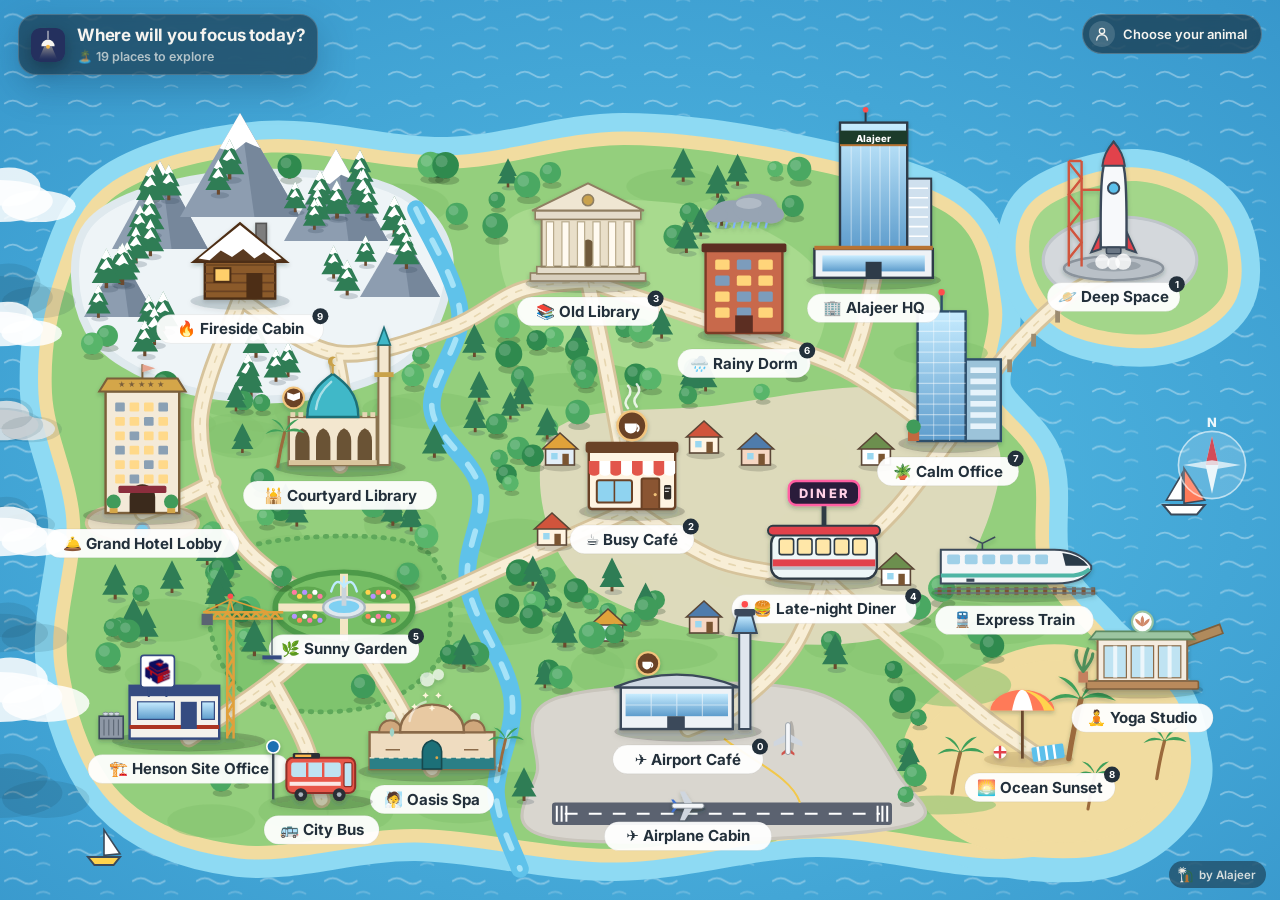
==== index.html @ 7af74f30 "Offer a one-tap refresh when a newer version is published GitHub Pages lets browsers keep the page f" ====
<!doctype html>
<html lang="en">
<head>
  <meta charset="utf-8">
  <meta name="viewport" content="width=device-width, initial-scale=1, viewport-fit=cover">
  <title>FocusPal</title>
  <meta name="description" content="A focus timer built on proven work/break rhythms (Pomodoro, 50/10, 52/17, 90/20) with immersive, generated ambient environments.">
  <meta name="theme-color" content="#0b0b10">
  <link rel="icon" href="img/icon.svg" type="image/svg+xml">
  <link rel="icon" href="img/icon-32.png" sizes="32x32" type="image/png">
  <link rel="apple-touch-icon" href="img/icon-180.png">
  <link rel="manifest" href="manifest.webmanifest">
  <link rel="preconnect" href="https://fonts.googleapis.com">
  <link rel="preconnect" href="https://fonts.gstatic.com" crossorigin>
  <link href="https://fonts.googleapis.com/css2?family=Inter:wght@200;300;400;500;600;700&family=Noto+Kufi+Arabic:wght@400&family=Libre+Baskerville:ital,wght@0,400;0,700;1,400&family=Cairo:wght@600&family=Pacifico&display=swap" rel="stylesheet">
  <!-- Bump ?v= on every release so browsers fetch the new files. -->
  <link rel="stylesheet" href="css/styles.css?v=20261025i">
</head>
<body data-mode="focus">
  <canvas id="scene" aria-hidden="true"></canvas>
  <div class="night" aria-hidden="true"></div>
  <div class="vignette" aria-hidden="true"></div>

  <header class="topbar">
    <div class="brand">
      <img class="brand-mark" src="img/icon.svg" alt="" width="32" height="32">
      <span>FocusPal</span>
    </div>
    <div class="today" id="todayStats" title="Completed focus sessions today">0 sessions · 0 min today</div>
    <nav class="top-actions" aria-label="Panels">
      <button class="avatar-btn" id="avatarBtn" title="Your avatar" aria-label="Your avatar"></button>
      <button class="premium-chip" id="premiumBtn" title="FocusPal Premium"><span aria-hidden="true">✨</span><span class="premium-chip-label">Premium</span></button>
      <button class="icon-btn night-btn" id="nightBtn" title="Night lighting (D)" aria-label="Turn on night lighting" aria-pressed="false">
        <svg class="i-moon" viewBox="0 0 24 24"><path d="M20 14.5A8 8 0 1 1 9.5 4a6.5 6.5 0 0 0 10.5 10.5z"/></svg>
        <svg class="i-sun" viewBox="0 0 24 24"><circle cx="12" cy="12" r="4"/><path d="M12 2.5v2M12 19.5v2M2.5 12h2M19.5 12h2M5.3 5.3l1.4 1.4M17.3 17.3l1.4 1.4M5.3 18.7l1.4-1.4M17.3 6.7l1.4-1.4"/></svg>
      </button>
      <button class="icon-btn" id="panelBtn" title="Settings: timer, tasks and sounds" aria-label="Open settings: timer, tasks and sounds" aria-expanded="false" aria-controls="panel">
        <svg viewBox="0 0 24 24"><path d="M4 6h10M18 6h2M4 12h4M12 12h8M4 18h12M20 18h0"/><circle cx="16" cy="6" r="2"/><circle cx="10" cy="12" r="2"/><circle cx="18" cy="18" r="2"/></svg>
      </button>
      <button class="icon-btn" id="breatheBtn" title="Breathe: a guided breathing break (B)" aria-label="Breathe: open the guided breathing mode">
        <svg viewBox="0 0 24 24"><path d="M3 9h10a3 3 0 1 0-3-3M3 15h14a3 3 0 1 1-3 3M3 12h7"/></svg>
      </button>
      <button class="icon-btn" id="focusModeBtn" title="Focus mode: full screen, no buttons (Z)" aria-label="Enter focus mode">
        <svg viewBox="0 0 24 24"><path d="M4 8V4h4M16 4h4v4M20 16v4h-4M8 20H4v-4"/><circle cx="12" cy="12" r="3"/></svg>
      </button>
      <button class="icon-btn" id="fullscreenBtn" title="Full screen (F)" aria-label="Toggle full screen">
        <svg viewBox="0 0 24 24"><path d="M4 9V4h5M20 9V4h-5M4 15v5h5M20 15v5h-5"/></svg>
      </button>
    </nav>
  </header>

  <main class="stage">
    <section class="focus-card" id="focusCard" aria-label="Focus timer">
      <button class="icon-btn small min-btn" id="minBtn" title="Minimize timer (T)" aria-label="Minimize timer">
        <svg viewBox="0 0 24 24"><path d="M5 14h6v6M19 10h-6V4M11 14l-7 7M13 10l7-7"/></svg>
      </button>
      <div class="mode-tabs" role="tablist" aria-label="Timer mode">
        <button role="tab" data-mode="focus">Focus</button>
        <button role="tab" data-mode="short">Short break</button>
        <button role="tab" data-mode="long">Long break</button>
      </div>

      <div class="ring-wrap">
        <svg class="ring" viewBox="0 0 220 220" aria-hidden="true">
          <circle class="ring-track" cx="110" cy="110" r="100" fill="none" stroke-width="6"/>
          <circle class="ring-progress" id="ringProgress" cx="110" cy="110" r="100" fill="none" stroke-width="6"/>
        </svg>
        <div class="ring-center">
          <div class="mode-label" id="modeLabel">Focus</div>
          <div class="time" id="time" role="timer">25:00</div>
          <div class="technique-label" id="techLabel">Pomodoro · 25 / 5</div>
        </div>
      </div>

      <p class="focus-intent" id="focusIntent"></p>
      <div class="session-dots" id="sessionDots" aria-label="Sessions in this cycle"></div>

      <input class="intention" id="intention" type="text" maxlength="90" autocomplete="off"
             placeholder="What will you focus on?" aria-label="What will you focus on?">

      <div class="tip" id="tip" aria-live="polite">
        <span class="tip-icon" id="tipIcon" aria-hidden="true">💡</span>
        <p id="tipText"></p>
      </div>

      <div class="controls">
        <button class="ctrl sound-toggle" id="soundToggle" title="Sound on/off (A)" aria-label="Turn sound on or off">
          <svg class="i-on" viewBox="0 0 24 24"><path d="M4 9.5h3.5L12 5.5v13l-4.5-4H4z"/><path d="M15.5 9a4 4 0 0 1 0 6M18 6.5a7.5 7.5 0 0 1 0 11"/></svg>
          <svg class="i-off" viewBox="0 0 24 24"><path d="M4 9.5h3.5L12 5.5v13l-4.5-4H4z"/><path d="M16 9.5l5 5M21 9.5l-5 5"/></svg>
        </button>
        <button class="ctrl" id="resetBtn" title="Reset (R)" aria-label="Reset timer">
          <svg viewBox="0 0 24 24"><path d="M4 12a8 8 0 1 0 2.4-5.7"/><path d="M4 4v5h5"/></svg>
        </button>
        <button class="ctrl primary" id="startBtn" aria-label="Start timer (Space)">
          <svg class="i-play" viewBox="0 0 24 24"><path d="M8 5.5v13l10.5-6.5z"/></svg>
          <svg class="i-pause" viewBox="0 0 24 24"><path d="M8 5v14M16 5v14"/></svg>
          <span id="startLabel">Start</span>
        </button>
        <button class="ctrl" id="skipBtn" title="Skip to next (S)" aria-label="Skip to next session">
          <svg viewBox="0 0 24 24"><path d="M5 5.5v13l9-6.5z"/><path d="M18 5v14"/></svg>
        </button>
      </div>
    </section>
  </main>

  <div class="phase-alert" id="phaseAlert" role="alertdialog" aria-modal="true" aria-labelledby="phaseAlertTitle" aria-describedby="phaseAlertText" hidden>
    <div class="phase-alert-card">
      <div class="phase-alert-icon" id="phaseAlertIcon" aria-hidden="true">☕</div>
      <h2 id="phaseAlertTitle">Time for a break</h2>
      <p id="phaseAlertText"></p>
      <p class="phase-alert-tip" id="phaseAlertTip" hidden></p>
      <div class="phase-alert-actions">
        <button class="btn" id="phaseAlertPrimary">Got it</button>
        <button class="btn ghost" id="phaseAlertSecondary" hidden>Not yet</button>
      </div>
      <button class="phase-alert-breathe" id="phaseAlertBreathe" hidden><span aria-hidden="true">🫁</span> Breathe for 3 minutes</button>
      <button class="phase-alert-notify" id="phaseAlertNotify" hidden>🔔 Also notify me when FocusPal is in the background</button>
    </div>
  </div>

  <div class="breathe" id="breathe" role="dialog" aria-modal="true" aria-labelledby="breatheTitle" hidden>
    <button class="breathe-close" id="breatheClose" aria-label="Close breathing">✕</button>
    <div class="breathe-setup" id="breatheSetup">
      <h2 id="breatheTitle">Breathe</h2>
      <p class="breathe-sub">A few minutes of slow breathing. Follow the circle: it grows as you breathe in and shrinks as you breathe out.</p>
      <div class="breathe-patterns" id="breathePatterns" aria-label="Breathing pattern"></div>
      <div class="breathe-lengths" id="breatheLengths" aria-label="How long"></div>
      <label class="toggle breathe-bell"><input type="checkbox" id="breatheBell"><span></span>Soft bell when the breath changes</label>
      <button class="btn" id="breatheStart">Begin</button>
    </div>
    <div class="breathe-session" id="breatheSession" hidden>
      <div class="breathe-orb" id="breatheOrb">
        <div class="breathe-ring" aria-hidden="true"></div>
        <div class="breathe-circle" id="breatheCircle" aria-hidden="true"></div>
        <div class="breathe-label">
          <div class="breathe-cue" id="breatheCue" aria-live="polite">Breathe in</div>
          <div class="breathe-count" id="breatheCount" aria-hidden="true"></div>
        </div>
      </div>
      <p class="breathe-left" id="breatheLeft"></p>
      <div class="breathe-actions">
        <button class="btn ghost" id="breathePause">Pause</button>
        <button class="btn ghost" id="breatheEnd">End</button>
      </div>
    </div>
    <div class="breathe-done" id="breatheDone" hidden>
      <div class="breathe-done-icon" aria-hidden="true">🌿</div>
      <h2>Well done</h2>
      <p id="breatheDoneText"></p>
      <div class="breathe-actions">
        <button class="btn" id="breatheDoneBtn">Back to FocusPal</button>
        <button class="btn ghost" id="breatheAgain">Breathe again</button>
      </div>
    </div>
  </div>

  <div class="captain-caption" id="captainCaption" role="status" aria-live="polite" hidden>
    <div class="captain-tag"><span aria-hidden="true">🎙️</span> Captain speaking</div>
    <p class="captain-ar" id="captainAr" lang="ar" dir="rtl"></p>
    <p class="captain-en" id="captainEn"></p>
  </div>

  <div class="update-bar" id="updateBar" role="status" hidden>
    <span>✨ A new version of FocusPal is ready.</span>
    <button class="btn" id="updateBtn">Refresh</button>
  </div>

  <button class="sound-paused" id="soundPaused" hidden>🔈 Sound paused · Tap to resume</button>

  <div class="focus-hint" id="focusHint" role="status">Press Esc or double-click to leave focus mode</div>

  <div class="mini-timer" id="miniTimer" hidden>
    <button class="mini-time" id="miniExpand" title="Show the full timer (T)">
      <span class="mini-dot" aria-hidden="true"></span>
      <span class="mini-clock" id="miniTime">25:00</span>
      <span class="mini-mode" id="miniMode">Focus</span>
    </button>
    <button class="mini-btn" id="miniPlay" aria-label="Start timer">
      <svg class="i-play" viewBox="0 0 24 24"><path d="M8 5.5v13l10.5-6.5z"/></svg>
      <svg class="i-pause" viewBox="0 0 24 24"><path d="M8 5v14M16 5v14"/></svg>
    </button>
    <button class="mini-btn sound-toggle" id="miniSound" title="Sound on/off (A)" aria-label="Turn sound on or off">
      <svg class="i-on" viewBox="0 0 24 24"><path d="M4 9.5h3.5L12 5.5v13l-4.5-4H4z"/><path d="M15.5 9a4 4 0 0 1 0 6M18 6.5a7.5 7.5 0 0 1 0 11"/></svg>
      <svg class="i-off" viewBox="0 0 24 24"><path d="M4 9.5h3.5L12 5.5v13l-4.5-4H4z"/><path d="M16 9.5l5 5M21 9.5l-5 5"/></svg>
    </button>
    <button class="mini-btn" id="miniOpen" title="Show the full timer (T)" aria-label="Show the full timer">
      <svg viewBox="0 0 24 24"><path d="M4 10V4h6M20 14v6h-6M4 4l7 7M20 20l-7-7"/></svg>
    </button>
    <span class="mini-progress" aria-hidden="true"><span id="miniBar"></span></span>
  </div>

  <footer class="envbar">
    <button class="map-btn" id="mapBtn" title="Open the map (M)">
      <svg viewBox="0 0 24 24"><path d="M9 4.5L3.5 6.5v13L9 17.5l6 2 5.5-2v-13L15 6.5z"/><path d="M9 4.5v13M15 6.5v13"/></svg>
      <span class="map-btn-label">Map</span>
      <span class="map-btn-where" id="mapBtnWhere">☕ Busy Café</span>
    </button>
  </footer>

  <section class="map-screen" id="mapScreen" hidden aria-label="Choose where to study">
    <div class="map-viewport" id="mapViewport">
      <div class="map-stage" id="mapStage"></div>
    </div>
    <header class="map-head" id="mapHead">
      <div class="map-title">
        <img class="brand-mark" src="img/icon.svg" alt="" width="34" height="34">
        <div class="map-title-text">
          <h1>Where will you focus today?</h1>
          <div class="map-progress" id="mapProgress">
            <span id="mapProgressText"></span>
            <div class="progress-bar"><span id="mapProgressBar"></span></div>
          </div>
        </div>
        <button class="premium-chip small" id="mapPremiumBtn"><span aria-hidden="true">✨</span> Unlock all</button>
      </div>
      <div class="map-actions">
        <span class="map-timer" id="mapTimer" hidden></span>
        <button class="avatar-link" id="mapAvatarBtn"></button>
        <button class="btn ghost-light" id="mapResume" hidden>← Back</button>
      </div>
    </header>
    <div class="map-endorse"><img src="img/alajeer-symbol-dark.svg" alt="" width="16" height="17"><span>by Alajeer</span></div>
    <div class="map-card" id="mapCard" role="dialog" aria-labelledby="mapCardName">
      <button class="icon-btn small map-card-close" id="mapCardClose" aria-label="Close">
        <svg viewBox="0 0 24 24"><path d="M6 6l12 12M18 6L6 18"/></svg>
      </button>
      <div class="map-card-top">
        <span class="map-card-emoji" id="mapCardEmoji" aria-hidden="true"></span>
        <div>
          <div class="map-card-name" id="mapCardName"></div>
          <p class="map-card-tag" id="mapCardTag"></p>
        </div>
      </div>
      <p class="map-card-dedication" id="mapCardDedication" hidden></p>
      <div class="map-card-sounds" id="mapCardSounds" aria-label="Sounds here"></div>
      <div class="map-card-lock" id="mapCardLock" hidden>
        <div class="map-card-lock-text" id="mapCardLockText"></div>
        <div class="progress-bar"><span id="mapCardLockBar"></span></div>
      </div>
      <button class="btn map-card-go" id="mapCardGo">Focus here →</button>
    </div>
  </section>

  <div class="scrim" id="scrim"></div>
  <aside class="panel" id="panel" aria-label="Settings" aria-hidden="true">
    <div class="panel-head">
      <div class="panel-tabs" role="tablist">
        <button role="tab" data-tab="timer">Timer</button>
        <button role="tab" data-tab="tasks">Tasks</button>
        <button role="tab" data-tab="sounds">Sounds</button>
      </div>
      <button class="icon-btn small" id="closePanel" aria-label="Close panel">
        <svg viewBox="0 0 24 24"><path d="M6 6l12 12M18 6L6 18"/></svg>
      </button>
    </div>

    <div class="panel-body" data-tab="timer">
      <h3>Focus technique</h3>
      <p class="hint">Not sure? <b>New to timers or struggling to start</b> → Pomodoro. <b>Studying or writing</b> → 50 / 10. <b>Deep project and already in flow</b> → 90 / 20.</p>
      <div class="techniques" id="techniques"></div>

      <div class="custom-fields" id="customFields">
        <label>Focus <span><input type="number" min="1" max="180" data-custom="focus"> min</span></label>
        <label>Short break <span><input type="number" min="1" max="60" data-custom="short"> min</span></label>
        <label>Long break <span><input type="number" min="1" max="90" data-custom="long"> min</span></label>
        <label>Long break every <span><input type="number" min="0" max="12" data-custom="every"> sessions</span></label>
      </div>

      <h3>Immersion</h3>
      <p class="hint">How much the scene moves while you focus. Breaks always bring it fully back to life, because a calming view helps your attention recover.</p>
      <div class="immersion" id="immersion" role="radiogroup" aria-label="Immersion level"></div>
      <p class="immersion-blurb" id="immersionBlurb"></p>
      <label class="toggle"><input type="checkbox" data-setting="sceneDark"><span></span>Night lighting for scenes</label>

      <h3>Behaviour</h3>
      <div class="toggles">
        <label class="toggle"><input type="checkbox" data-setting="autoBreaks"><span></span>Start breaks automatically</label>
        <label class="toggle"><input type="checkbox" data-setting="autoFocus"><span></span>Start next focus session automatically</label>
        <label class="toggle"><input type="checkbox" data-setting="chime"><span></span>Play a chime between sessions</label>
        <label class="toggle"><input type="checkbox" data-setting="notify"><span></span>Desktop notifications</label>
        <label class="toggle"><input type="checkbox" data-setting="dimBreaks"><span></span>Soften ambience during breaks</label>
        <label class="toggle"><input type="checkbox" data-setting="wakeLock"><span></span>Keep the screen awake while the timer or sounds are on</label>
      </div>

      <details class="science">
        <summary>Why work in intervals?</summary>
        <ul>
          <li><b>Attention fades with time on task.</b> Performance on sustained tasks drifts downward (the “vigilance decrement”); planned breaks let you come back fresher instead of grinding on tired.</li>
          <li><b>A visible finish line helps you start.</b> Short, timeboxed blocks lower the barrier to beginning, which is why Pomodoro works so well against procrastination.</li>
          <li><b>Rest your eyes.</b> The 20‑20‑20 rule: every 20 minutes, look about 6 m (20 ft) away for 20 seconds.</li>
          <li><b>Make breaks real breaks.</b> Stand, move, hydrate, look out a window. Scrolling your phone keeps your brain busy and makes it harder to restart.</li>
          <li><b>Steady ambient sound</b> can mask distracting noises and conversations. Keep it at a low, comfortable level.</li>
        </ul>
      </details>

      <h3>Keyboard</h3>
      <div class="shortcuts">
        <span><kbd>Space</kbd> start / pause</span>
        <span><kbd>R</kbd> reset</span>
        <span><kbd>S</kbd> skip</span>
        <span><kbd>M</kbd> map</span>
        <span><kbd>A</kbd> ambience</span>
        <span><kbd>I</kbd> immersion</span>
        <span><kbd>T</kbd> minimize timer</span>
        <span><kbd>D</kbd> night lighting</span>
        <span><kbd>Z</kbd> focus mode</span>
        <span><kbd>B</kbd> breathe</span>
        <span><kbd>F</kbd> full screen</span>
        <span><kbd>1–9</kbd> <kbd>0</kbd> travel to a place</span>
      </div>

      <div class="dua-note">
        <p>🤲 If FocusPal helps you focus, please remember my parents in your prayers.</p>
        <p class="dua-ar" lang="ar" dir="rtl">إن نفعك هذا التطبيق، فلا تنسَ والديّ من دعائك</p>
      </div>

      <div class="endorse">
        <img src="img/alajeer-symbol-dark.svg" alt="" width="20" height="21">
        <div>
          <p>FocusPal by Alajeer</p>
          <p class="endorse-ar" lang="ar" dir="rtl">من الأجير</p>
        </div>
      </div>
    </div>

    <div class="panel-body" data-tab="tasks">
      <h3>Today’s tasks</h3>
      <p class="hint">Pick one task to focus on. Each finished focus session adds a 🍅 to it.</p>
      <form class="task-form" id="taskForm">
        <input id="taskInput" type="text" maxlength="90" placeholder="Add a task…" autocomplete="off" aria-label="New task">
        <button type="submit" class="btn">Add</button>
      </form>
      <ul class="task-list" id="taskList"></ul>
      <button class="btn ghost" id="clearDone">Clear completed</button>
    </div>

    <div class="panel-body" data-tab="sounds">
      <h3>Master</h3>
      <div class="mixer-row master">
        <span class="mix-name">Volume</span>
        <input type="range" min="0" max="1" step="0.01" id="masterVol" aria-label="Master volume">
      </div>
      <div class="mixer-row">
        <span class="mix-name">Chime</span>
        <input type="range" min="0" max="1" step="0.01" id="chimeVol" aria-label="Chime volume">
      </div>
      <h3 id="mixTitle">Environment</h3>
      <div id="mixer"></div>
      <button class="btn ghost" id="resetMix">Reset this mix</button>
      <p class="hint small">Sounds are made live in your browser, apart from the café and diner crowds (public-domain recordings) and the captain, who uses your device's own voice.</p>
    </div>
  </aside>

  <div class="modal" id="premiumModal" hidden role="dialog" aria-modal="true" aria-labelledby="premiumTitle">
    <div class="modal-card">
      <button class="icon-btn small modal-close" id="premiumClose" aria-label="Close">
        <svg viewBox="0 0 24 24"><path d="M6 6l12 12M18 6L6 18"/></svg>
      </button>
      <div class="premium-hero" aria-hidden="true">✨</div>
      <h2 id="premiumTitle">FocusPal Premium</h2>
      <p class="premium-reason" id="premiumReason"></p>
      <ul class="premium-perks">
        <li><span aria-hidden="true">🏝️</span><div><b>Every place, right away</b><small>Skip the unlock path and study anywhere on the island.</small></div></li>
        <li><span aria-hidden="true">🗺️</span><div><b>New places as they’re added</b><small>Fresh spots to study in, included in your plan.</small></div><em>Soon</em></li>
        <li><span aria-hidden="true">🎚️</span><div><b>Saved sound mixes</b><small>Keep your favourite blend for each place.</small></div><em>Soon</em></li>
        <li><span aria-hidden="true">📈</span><div><b>Focus history &amp; streaks</b><small>See your weeks add up.</small></div><em>Soon</em></li>
      </ul>
      <div class="plans" id="premiumPlans" role="radiogroup" aria-label="Billing">
        <button class="plan" data-plan="monthly" role="radio"><span class="plan-name">Monthly</span><span class="plan-price" id="priceMonthly"></span><span class="plan-per">per month</span></button>
        <button class="plan" data-plan="yearly" role="radio"><span class="plan-badge" id="yearlyNote"></span><span class="plan-name">Yearly</span><span class="plan-price" id="priceYearly"></span><span class="plan-per">per year</span></button>
      </div>
      <button class="btn premium-cta" id="premiumCta">Coming soon</button>
      <p class="hint small" id="premiumNote">Prefer to earn it? Every place also unlocks for free as you complete focus sessions.</p>
      <div class="dev-row" id="premiumDev" hidden>
        <span>Developer testing (only shown locally)</span>
        <button class="btn ghost" id="premiumDevToggle">Turn Premium on</button>
      </div>
    </div>
  </div>

  <div class="dua-card" id="duaCard" role="dialog" aria-labelledby="duaTitle" hidden>
    <span class="dua-icon" aria-hidden="true">🤲</span>
    <div class="dua-text">
      <p class="dua-title" id="duaTitle">A small request</p>
      <p>If FocusPal helps you focus, please remember my parents in your prayers.</p>
      <p class="dua-ar" lang="ar" dir="rtl">إن نفعك هذا التطبيق، فلا تنسَ والديّ من دعائك</p>
    </div>
    <button class="icon-btn small" id="duaClose" aria-label="Close">
      <svg viewBox="0 0 24 24"><path d="M6 6l12 12M18 6L6 18"/></svg>
    </button>
  </div>

  <div class="toast" id="toast" role="status" aria-live="polite"></div>

  <script src="js/config.js?v=20261025i"></script>
  <script src="js/audio.js?v=20261025i"></script>
  <script src="js/sounds.js?v=20261025i"></script>
  <script src="js/scenes.js?v=20261025i"></script>
  <script src="js/environments.js?v=20261025i"></script>
  <script src="js/avatar.js?v=20261025i"></script>
  <script src="js/premium.js?v=20261025i"></script>
  <script src="js/map.js?v=20261025i"></script>
  <script src="js/breathe.js?v=20261025i"></script>
  <script src="js/app.js?v=20261025i"></script>
</body>
</html>
---- css/styles.css ----
:root {
  --accent: #e0a96d;
  --accent-ink: #1a1208;
  --glass: rgba(14, 16, 24, 0.42);
  --glass-strong: rgba(16, 18, 26, 0.82);
  --line: rgba(255, 255, 255, 0.12);
  --line-strong: rgba(255, 255, 255, 0.22);
  --text: #f6f4ef;
  --muted: rgba(246, 244, 239, 0.68);
  --faint: rgba(246, 244, 239, 0.4);
  --ease: cubic-bezier(.2, .8, .2, 1);
  color-scheme: dark;
}

* { box-sizing: border-box; }
[hidden] { display: none !important; }
html, body { height: 100%; margin: 0; }
body {
  font-family: Inter, system-ui, -apple-system, "Segoe UI", sans-serif;
  color: var(--text);
  background: #0b0b10;
  overflow: hidden;
  -webkit-font-smoothing: antialiased;
}
button, input { font-family: inherit; }
button { -webkit-tap-highlight-color: transparent; }
svg { fill: none; stroke: currentColor; stroke-width: 1.8; stroke-linecap: round; stroke-linejoin: round; }

#scene {
  position: fixed; inset: 0; width: 100%; height: 100%;
  display: block;
  /* Calm focus: the scene eases into its quieter look slowly, so the change itself isn't distracting. */
  filter: var(--scene-filter, none);
  transform: scale(1.02); /* hides blurred edges */
  transition: opacity .55s ease, filter 4s ease;
}
#scene.fading { opacity: 0; }

/* Night lighting: a moonlit blue multiply over the scene, eased in slowly. */
.night {
  position: fixed; inset: 0; pointer-events: none;
  background: radial-gradient(ellipse 80% 70% at 50% 40%, rgb(70, 86, 140), rgb(26, 32, 62));
  mix-blend-mode: multiply;
  opacity: 0; transition: opacity 1.2s ease;
}
body.scene-dark .night { opacity: 1; }
body.scene-dark.light-scene { --glass: rgba(14, 16, 24, 0.42); }
.night-btn .i-sun { display: none; }
body.scene-dark .night-btn .i-moon { display: none; }
body.scene-dark .night-btn .i-sun { display: block; }
body.scene-dark .night-btn { color: #c9d4ff; }

.vignette {
  position: fixed; inset: 0; pointer-events: none;
  background:
    radial-gradient(ellipse 60% 55% at 50% 50%, rgba(0,0,0,.22), rgba(0,0,0,0) 70%),
    linear-gradient(to bottom, rgba(0,0,0,.38), rgba(0,0,0,0) 16%, rgba(0,0,0,0) 76%, rgba(0,0,0,.5));
}

/* ---------- Top bar ---------- */
.topbar {
  position: fixed; top: 0; left: 0; right: 0; z-index: 5;
  display: flex; align-items: center; justify-content: space-between; gap: 12px;
  padding: max(14px, env(safe-area-inset-top)) 20px 14px;
  transition: opacity .7s ease, transform .7s var(--ease);
}
.brand { display: flex; align-items: center; gap: 10px; font-weight: 700; font-size: 18px; letter-spacing: -0.01em; text-shadow: 0 1px 12px rgba(0,0,0,.4); }
.brand-mark {
  width: 32px; height: 32px; border-radius: 9px; display: block; flex: 0 0 auto;
  box-shadow: 0 6px 18px rgba(0, 0, 0, .3);
}
.today {
  font-size: 13px; color: var(--muted);
  padding: 7px 13px; border-radius: 999px;
  background: var(--glass); border: 1px solid var(--line);
  backdrop-filter: blur(14px); -webkit-backdrop-filter: blur(14px);
  white-space: nowrap;
}
.top-actions { display: flex; gap: 8px; }

.icon-btn {
  width: 42px; height: 42px; border-radius: 13px; flex: 0 0 auto;
  display: grid; place-items: center; cursor: pointer;
  color: var(--text); background: var(--glass); border: 1px solid var(--line);
  backdrop-filter: blur(14px); -webkit-backdrop-filter: blur(14px);
  transition: background .2s, border-color .2s, transform .12s;
}
.icon-btn:hover { background: rgba(255,255,255,.12); border-color: var(--line-strong); }
.icon-btn:active { transform: scale(.95); }
.icon-btn svg { width: 20px; height: 20px; }
.icon-btn.small { width: 36px; height: 36px; border-radius: 11px; }
:focus-visible { outline: 2px solid var(--accent); outline-offset: 2px; }

/* ---------- Timer card ---------- */
.stage {
  position: fixed; inset: 0; z-index: 3;
  display: grid; place-items: center;
  padding: 76px 16px 104px;
  pointer-events: none;
}
.focus-card {
  pointer-events: auto;
  width: min(410px, 100%);
  padding: 18px 24px 22px;
  border-radius: 30px;
  text-align: center;
  background: var(--glass);
  border: 1px solid var(--line);
  backdrop-filter: blur(24px) saturate(140%); -webkit-backdrop-filter: blur(24px) saturate(140%);
  box-shadow: 0 30px 80px rgba(0,0,0,.35), inset 0 1px 0 rgba(255,255,255,.08);
  transition: background .8s, border-color .8s, box-shadow .8s;
}
.mode-tabs {
  display: inline-flex; gap: 2px; padding: 4px; border-radius: 999px;
  background: rgba(255,255,255,.06);
  transition: opacity .6s;
}
.mode-tabs button {
  border: 0; background: transparent; color: var(--muted); cursor: pointer;
  font-size: 13px; font-weight: 500; padding: 7px 13px; border-radius: 999px;
  transition: background .2s, color .2s;
}
.mode-tabs button:hover { color: var(--text); }
.mode-tabs button.active { background: rgba(255,255,255,.15); color: var(--text); }

.ring-wrap { position: relative; width: min(268px, 66vw); aspect-ratio: 1; margin: 14px auto 8px; }
.ring { width: 100%; height: 100%; transform: rotate(-90deg); overflow: visible; }
.ring-track { stroke: rgba(255,255,255,.1); }
.ring-progress {
  stroke: var(--accent); stroke-linecap: round;
  transition: stroke-dashoffset .35s linear, stroke .6s;
  filter: drop-shadow(0 0 6px color-mix(in srgb, var(--accent) 70%, transparent));
}
.ring-center { position: absolute; inset: 0; display: grid; place-content: center; gap: 4px; }
.mode-label { font-size: 12px; font-weight: 600; letter-spacing: .14em; text-transform: uppercase; color: var(--accent); transition: color .6s; }
.time {
  font-size: clamp(54px, 15vw, 74px); font-weight: 200; line-height: 1;
  letter-spacing: -0.035em; font-variant-numeric: tabular-nums;
  text-shadow: 0 2px 24px rgba(0,0,0,.35);
}
.technique-label { font-size: 12.5px; color: var(--muted); }

.session-dots { display: flex; justify-content: center; align-items: center; gap: 8px; min-height: 16px; margin-bottom: 12px; font-size: 12.5px; color: var(--muted); }
.dot { width: 8px; height: 8px; border-radius: 50%; background: rgba(255,255,255,.2); transition: background .4s, box-shadow .4s; }
.dot.done { background: var(--accent); box-shadow: 0 0 10px color-mix(in srgb, var(--accent) 70%, transparent); }

.intention {
  width: 100%; padding: 12px 14px; border-radius: 14px;
  background: rgba(255,255,255,.06); border: 1px solid transparent;
  color: var(--text); font-size: 15px; font-weight: 500; text-align: center;
  outline: none; transition: border-color .2s, background .2s;
}
.intention::placeholder { color: var(--faint); font-weight: 400; }
.intention:hover { background: rgba(255,255,255,.08); }
.intention:focus { border-color: color-mix(in srgb, var(--accent) 70%, transparent); background: rgba(255,255,255,.09); }

.tip {
  display: flex; gap: 10px; align-items: flex-start; text-align: left;
  margin-top: 10px; padding: 10px 12px; border-radius: 13px;
  background: rgba(255,255,255,.05);
  font-size: 13.5px; line-height: 1.45; color: var(--muted);
  transition: opacity .4s;
}
.tip p { margin: 0; }
.tip-icon { font-size: 16px; line-height: 1.3; }
.tip[hidden] { display: none; }

.controls { display: flex; justify-content: center; align-items: center; gap: 16px; margin-top: 16px; transition: opacity .6s; }
.ctrl {
  width: 48px; height: 48px; border-radius: 50%; cursor: pointer;
  display: grid; place-items: center;
  color: var(--text); background: rgba(255,255,255,.08); border: 1px solid var(--line);
  transition: background .2s, transform .12s;
}
.ctrl:hover { background: rgba(255,255,255,.15); }
.ctrl:active { transform: scale(.94); }
.ctrl svg { width: 20px; height: 20px; }
.ctrl.primary {
  width: auto; min-width: 150px; height: 56px; padding: 0 26px; border-radius: 999px;
  display: inline-flex; gap: 10px; align-items: center; justify-content: center;
  background: var(--accent); color: var(--accent-ink); border: 0;
  font-size: 16.5px; font-weight: 600;
  box-shadow: 0 12px 32px color-mix(in srgb, var(--accent) 40%, transparent);
  transition: background .6s, box-shadow .6s, transform .12s;
}
.ctrl.primary:hover { background: color-mix(in srgb, var(--accent) 88%, white); }
.ctrl.primary svg { width: 18px; height: 18px; fill: currentColor; stroke-width: 2.6; }
.ctrl.primary .i-pause { display: none; fill: none; }
body.running .ctrl.primary .i-pause { display: block; }
body.running .ctrl.primary .i-play { display: none; }

/* ---------- Minimized timer ---------- */
.focus-card { position: relative; transition: background .8s, border-color .8s, box-shadow .8s, opacity .35s ease, transform .35s var(--ease); }
.min-btn { position: absolute; top: 12px; right: 12px; width: 34px; height: 34px; border-radius: 10px; background: rgba(255,255,255,.06); }
.min-btn svg { width: 16px; height: 16px; }
body.timer-min .focus-card { opacity: 0; transform: translateY(24px) scale(.94); pointer-events: none; visibility: hidden; transition: opacity .35s ease, transform .35s var(--ease), visibility 0s .35s; }

.mini-timer {
  position: fixed; left: 50%; bottom: calc(76px + env(safe-area-inset-bottom, 0px)); z-index: 5;
  transform: translateX(-50%);
  display: flex; align-items: center; gap: 4px; padding: 5px 6px 5px 6px; overflow: hidden;
  border-radius: 999px; background: var(--glass); border: 1px solid var(--line);
  backdrop-filter: blur(20px) saturate(140%); -webkit-backdrop-filter: blur(20px) saturate(140%);
  box-shadow: 0 14px 40px rgba(0,0,0,.35);
  transition: opacity .6s ease;
}
.mini-time {
  display: inline-flex; align-items: center; gap: 9px; height: 40px; padding: 0 12px 0 12px; border: 0; border-radius: 999px;
  background: transparent; color: var(--text); cursor: pointer;
}
.mini-time:hover { background: rgba(255,255,255,.08); }
.mini-dot { width: 8px; height: 8px; border-radius: 50%; background: var(--accent); box-shadow: 0 0 10px var(--accent); }
body:not(.running) .mini-dot { background: var(--faint); box-shadow: none; }
.mini-clock { font-size: 22px; font-weight: 300; letter-spacing: -0.02em; font-variant-numeric: tabular-nums; }
.mini-mode { font-size: 12px; font-weight: 600; color: var(--muted); }
.mini-btn {
  width: 40px; height: 40px; border-radius: 50%; border: 0; cursor: pointer; display: grid; place-items: center;
  color: var(--text); background: rgba(255,255,255,.08); transition: background .2s;
}
.mini-btn:hover { background: rgba(255,255,255,.16); }
.mini-btn svg { width: 17px; height: 17px; }
#miniPlay { background: var(--accent); color: var(--accent-ink); }
#miniPlay svg { fill: currentColor; stroke-width: 2.6; }
#miniPlay .i-pause { display: none; fill: none; }
body.running #miniPlay .i-pause { display: block; }
body.running #miniPlay .i-play { display: none; }
.mini-progress { position: absolute; left: 18px; right: 18px; bottom: 0; height: 2px; background: rgba(255,255,255,.1); }
.mini-progress span { display: block; height: 100%; width: 0; background: var(--accent); transition: width .4s linear; }
body.zen .mini-timer { opacity: .35; }
body.zen .mini-timer:hover { opacity: 1; }

/* ---------- Bottom bar ---------- */
.envbar {
  position: fixed; left: 0; right: 0; bottom: 0; z-index: 5;
  display: flex; align-items: center; justify-content: center; gap: 10px;
  padding: 12px 16px max(16px, env(safe-area-inset-bottom));
  transition: opacity .7s ease, transform .7s var(--ease);
}
.map-btn {
  display: inline-flex; align-items: center; gap: 10px; height: 42px; padding: 0 16px 0 14px;
  border-radius: 999px; cursor: pointer; color: var(--text);
  background: var(--glass); border: 1px solid var(--line);
  backdrop-filter: blur(14px); -webkit-backdrop-filter: blur(14px);
  font-size: 14px; font-weight: 600; white-space: nowrap;
  transition: background .2s, border-color .2s, transform .12s;
}
.map-btn:hover { background: rgba(255,255,255,.12); border-color: var(--accent); }
.map-btn:active { transform: scale(.97); }
.map-btn svg { width: 19px; height: 19px; color: var(--accent); }
.map-btn-where { font-weight: 500; color: var(--muted); padding-left: 10px; border-left: 1px solid var(--line); }
.sound-toggle .i-off { display: none; }
body.sound-off .sound-toggle .i-on { display: none; }
body.sound-off .sound-toggle .i-off { display: block; }
body:not(.sound-off) .sound-toggle { color: var(--accent); }

/* Bright scenes need darker glass to keep white text readable. */
body.light-scene { --glass: rgba(18, 26, 24, 0.55); }
body.light-scene .vignette {
  background:
    radial-gradient(ellipse 50% 50% at 50% 50%, rgba(0,0,0,.25), rgba(0,0,0,0) 70%),
    linear-gradient(to bottom, rgba(0,0,0,.25), rgba(0,0,0,0) 16%, rgba(0,0,0,0) 80%, rgba(0,0,0,.35));
}

/* ---------- Zen mode: chrome fades while focusing ---------- */
body.zen .topbar { opacity: 0; transform: translateY(-12px); pointer-events: none; }
body.zen .envbar { opacity: 0; transform: translateY(12px); pointer-events: none; }
body.zen .focus-card { background: rgba(14,16,24,.18); border-color: rgba(255,255,255,.05); box-shadow: none; }
body.zen .mode-tabs, body.zen .controls { opacity: .15; }
body.zen .tip { opacity: 0; }
body.zen .intention { background: transparent; }
body.zen { cursor: none; }

/* Break / focus change alert: stays until acknowledged. */
.phase-alert {
  position: fixed; inset: 0; z-index: 35; display: grid; place-items: center; padding: 16px;
  background: rgba(5, 8, 14, .45); backdrop-filter: blur(4px); -webkit-backdrop-filter: blur(4px);
  opacity: 0; transition: opacity .3s ease;
}
.phase-alert.show { opacity: 1; }
.phase-alert-card {
  width: min(400px, 100%); padding: 26px 24px 20px; border-radius: 26px; text-align: center;
  background: var(--glass-strong); border: 1px solid color-mix(in srgb, var(--accent) 55%, transparent);
  backdrop-filter: blur(24px); -webkit-backdrop-filter: blur(24px);
  box-shadow: 0 30px 80px rgba(0,0,0,.5);
  transform: translateY(10px) scale(.97); transition: transform .35s var(--ease);
}
.phase-alert.show .phase-alert-card { transform: none; }
.phase-alert-icon { font-size: 44px; line-height: 1; margin-bottom: 8px; animation: alert-pop .6s var(--ease); }
@keyframes alert-pop { 0% { transform: scale(.4); } 70% { transform: scale(1.15); } 100% { transform: none; } }
.phase-alert h2 { margin: 0 0 6px; font-size: 24px; letter-spacing: -0.02em; }
.phase-alert p { margin: 0; color: var(--muted); font-size: 15px; line-height: 1.5; }
.phase-alert-tip { margin-top: 12px !important; padding: 10px 12px; border-radius: 12px; background: rgba(255,255,255,.06); font-size: 14px !important; }
.phase-alert-actions { display: flex; gap: 10px; justify-content: center; margin-top: 18px; flex-wrap: wrap; }
.phase-alert-actions .btn { min-width: 130px; padding: 12px 18px; font-size: 15px; border-radius: 14px; }
.phase-alert-actions .btn.ghost { margin: 0; }
.phase-alert-notify { margin-top: 14px; border: 0; background: none; color: var(--muted); font: 500 13px Inter, sans-serif; cursor: pointer; text-decoration: underline; text-underline-offset: 3px; }
.phase-alert-notify:hover { color: var(--text); }

.phase-alert-breathe {
  display: block; width: 100%; margin-top: 12px; padding: 11px 14px; border-radius: 14px; cursor: pointer;
  border: 1px solid color-mix(in srgb, var(--accent) 45%, transparent); background: rgba(255,255,255,.06);
  color: var(--text); font: 600 14px Inter, sans-serif;
}
.phase-alert-breathe:hover { background: rgba(255,255,255,.12); }

/* ---------- Breathe: guided breathing ---------- */
.breathe {
  position: fixed; inset: 0; z-index: 34; display: grid; place-items: center; padding: 24px 16px; overflow-y: auto;
  background: radial-gradient(ellipse at 50% 40%, rgba(20, 44, 52, .72), rgba(4, 8, 14, .9));
  backdrop-filter: blur(10px); -webkit-backdrop-filter: blur(10px);
  opacity: 0; transition: opacity .4s ease;
}
.breathe.show { opacity: 1; }
.breathe-close {
  position: absolute; top: calc(14px + env(safe-area-inset-top, 0px)); right: 16px; width: 40px; height: 40px;
  border-radius: 50%; border: 1px solid var(--line, rgba(255,255,255,.15)); background: rgba(255,255,255,.06);
  color: var(--text); font-size: 16px; cursor: pointer;
}
.breathe-close:hover { background: rgba(255,255,255,.14); }
.breathe-setup, .breathe-session, .breathe-done { width: min(460px, 100%); text-align: center; }
.breathe h2 { margin: 0 0 8px; font-size: 30px; letter-spacing: -0.02em; }
.breathe-sub, .breathe-done p { margin: 0 auto 22px; max-width: 380px; color: var(--muted); font-size: 15px; line-height: 1.55; }
.breathe-patterns { display: grid; grid-template-columns: repeat(3, 1fr); gap: 10px; margin-bottom: 14px; }
.breathe-pattern {
  display: grid; gap: 4px; padding: 14px 10px; border-radius: 16px; cursor: pointer; text-align: center;
  border: 1px solid rgba(255,255,255,.14); background: rgba(255,255,255,.05); color: var(--text); font: 500 12px Inter, sans-serif;
}
.breathe-pattern strong { font-size: 16px; }
.breathe-pattern span { color: var(--muted); line-height: 1.35; }
.breathe-pattern[aria-pressed="true"] { border-color: var(--accent); background: color-mix(in srgb, var(--accent) 18%, transparent); }
.breathe-lengths { display: flex; gap: 8px; justify-content: center; flex-wrap: wrap; margin-bottom: 8px; }
.breathe .chip-btn {
  padding: 8px 14px; border-radius: 999px; cursor: pointer; border: 1px solid rgba(255,255,255,.14);
  background: rgba(255,255,255,.05); color: var(--text); font: 600 13px Inter, sans-serif;
}
.breathe .chip-btn[aria-pressed="true"] { border-color: var(--accent); background: color-mix(in srgb, var(--accent) 22%, transparent); }
.breathe-pattern:focus-visible, .breathe .chip-btn:focus-visible { outline: 2px solid var(--accent); outline-offset: 2px; }
.breathe-bell { justify-content: center; margin-bottom: 14px; color: var(--muted); }
.breathe #breatheStart { min-width: 180px; padding: 13px 22px; font-size: 16px; border-radius: 16px; }
.breathe-orb { position: relative; width: min(64vmin, 340px); aspect-ratio: 1; margin: 0 auto; display: grid; place-items: center; }
.breathe-ring { position: absolute; inset: 0; border-radius: 50%; border: 1.5px dashed rgba(255,255,255,.22); }
.breathe-circle {
  position: absolute; inset: 0; border-radius: 50%; transform: scale(.42);
  background: radial-gradient(circle at 38% 32%, color-mix(in srgb, var(--accent) 35%, #fff), var(--accent) 55%, color-mix(in srgb, var(--accent) 60%, #000));
  box-shadow: 0 0 60px color-mix(in srgb, var(--accent) 55%, transparent), inset 0 -18px 40px rgba(0,0,0,.18);
  opacity: .9;
}
.breathe-label { position: relative; text-shadow: 0 2px 12px rgba(0,0,0,.45); }
.breathe-cue { font-size: 26px; font-weight: 600; letter-spacing: -0.01em; }
.breathe-count { margin-top: 4px; font-size: 18px; font-variant-numeric: tabular-nums; opacity: .8; min-height: 1.2em; }
.breathe-left { margin: 20px 0 0; color: var(--muted); font-size: 14px; font-variant-numeric: tabular-nums; }
.breathe-actions { display: flex; gap: 10px; justify-content: center; margin-top: 14px; flex-wrap: wrap; }
.breathe-actions .btn { min-width: 120px; margin: 0; }
.breathe-done-icon { font-size: 48px; margin-bottom: 8px; }
@media (max-width: 480px) {
  .breathe-patterns { grid-template-columns: 1fr; }
  .breathe-pattern { grid-template-columns: auto 1fr; text-align: left; align-items: baseline; gap: 10px; }
}

/* Offered when a newer version of FocusPal has been published. */
.update-bar {
  position: fixed; right: 16px; bottom: calc(16px + env(safe-area-inset-bottom, 0px)); z-index: 36;
  display: flex; align-items: center; gap: 12px; max-width: calc(100vw - 32px);
  padding: 10px 10px 10px 16px; border-radius: 16px; font-size: 14px;
  background: var(--glass-strong); border: 1px solid color-mix(in srgb, var(--accent) 55%, transparent);
  backdrop-filter: blur(20px); -webkit-backdrop-filter: blur(20px); box-shadow: 0 16px 40px rgba(0,0,0,.4);
}
.update-bar .btn { margin: 0; padding: 8px 14px; border-radius: 12px; }

/* Captions for the captain's announcements in the Airplane Cabin. */
.captain-caption {
  position: fixed; left: 50%; top: calc(74px + env(safe-area-inset-top, 0px)); z-index: 30;
  width: min(460px, calc(100vw - 32px)); padding: 12px 16px; border-radius: 16px;
  transform: translate(-50%, -8px); opacity: 0; transition: opacity .4s ease, transform .4s var(--ease);
  background: var(--glass-strong); border: 1px solid var(--line);
  backdrop-filter: blur(20px); -webkit-backdrop-filter: blur(20px); box-shadow: 0 16px 40px rgba(0,0,0,.35);
  pointer-events: none;
}
.captain-caption.show { opacity: 1; transform: translate(-50%, 0); }
.captain-tag { font-size: 12px; font-weight: 600; color: var(--accent); margin-bottom: 6px; }
.captain-caption p { margin: 0; font-size: 13.5px; line-height: 1.55; }
.captain-ar { font-family: 'Noto Kufi Arabic', sans-serif; text-align: right; margin-bottom: 6px !important; }
.captain-en { color: var(--muted); }
.mix-action {
  display: block; margin-top: 5px; padding: 3px 10px; border-radius: 999px; cursor: pointer; white-space: nowrap;
  border: 1px solid color-mix(in srgb, var(--accent) 55%, transparent); background: transparent;
  color: var(--accent); font: 600 11.5px Inter, sans-serif;
}
.mix-action:hover { background: color-mix(in srgb, var(--accent) 18%, transparent); }

/* Shown only when the browser won't resume sound by itself (e.g. after a phone call). */
.sound-paused {
  position: fixed; left: 50%; top: calc(74px + env(safe-area-inset-top, 0px)); z-index: 23; transform: translateX(-50%);
  padding: 11px 18px; border-radius: 999px; border: 1px solid var(--accent); cursor: pointer;
  font: 600 14px Inter, sans-serif; color: var(--text);
  background: var(--glass-strong); backdrop-filter: blur(18px); -webkit-backdrop-filter: blur(18px);
  box-shadow: 0 12px 30px rgba(0,0,0,.4);
}

/* ---------- Focus mode: the scene and the time, nothing else ---------- */
.focus-intent { display: none; }
.focus-hint {
  position: fixed; left: 50%; bottom: calc(28px + env(safe-area-inset-bottom, 0px)); z-index: 6;
  transform: translate(-50%, 8px); opacity: 0; pointer-events: none;
  padding: 9px 16px; border-radius: 999px; font-size: 13px; color: var(--muted);
  background: rgba(10, 12, 18, .5); backdrop-filter: blur(12px); -webkit-backdrop-filter: blur(12px);
  transition: opacity .5s ease, transform .5s var(--ease);
}
.focus-hint.show { opacity: 1; transform: translate(-50%, 0); }
body.focus-mode .topbar, body.focus-mode .envbar, body.focus-mode .mini-timer,
body.focus-mode .mode-tabs, body.focus-mode .controls, body.focus-mode .min-btn,
body.focus-mode .session-dots, body.focus-mode .intention, body.focus-mode .technique-label { display: none !important; }
body.focus-mode .focus-card {
  background: transparent; border-color: transparent; box-shadow: none;
  backdrop-filter: none; -webkit-backdrop-filter: none;
  opacity: 1; transform: none; visibility: visible; pointer-events: none;
}
body.focus-mode .ring-wrap { width: min(400px, 78vw); }
body.focus-mode .ring-track { stroke: rgba(255,255,255,.14); }
body.focus-mode .time { font-size: clamp(64px, 11vw, 112px); text-shadow: 0 2px 30px rgba(0,0,0,.55); }
body.focus-mode .mode-label { text-shadow: 0 1px 12px rgba(0,0,0,.6); }
body.focus-mode .focus-intent {
  display: block; margin: 4px auto 0; max-width: 32ch; font-size: 17px; font-weight: 500; text-wrap: balance;
  text-shadow: 0 1px 16px rgba(0,0,0,.6);
}
body.focus-mode .focus-intent:empty { display: none; }
body.focus-mode .tip { display: none; }
body.focus-mode[data-phase="break"] .tip { display: flex; background: rgba(10,12,18,.45); }
body.focus-mode.idle { cursor: none; }

/* ---------- Side panel ---------- */
.scrim { position: fixed; inset: 0; z-index: 9; background: rgba(0,0,0,.25); opacity: 0; pointer-events: none; transition: opacity .3s; }
.scrim.show { opacity: 1; pointer-events: auto; }
.panel {
  position: fixed; top: 12px; right: 12px; bottom: 12px; z-index: 10;
  width: min(410px, calc(100vw - 24px));
  display: flex; flex-direction: column;
  background: var(--glass-strong); border: 1px solid var(--line); border-radius: 24px;
  backdrop-filter: blur(28px) saturate(140%); -webkit-backdrop-filter: blur(28px) saturate(140%);
  box-shadow: 0 30px 80px rgba(0,0,0,.45);
  transform: translateX(calc(100% + 24px)); visibility: hidden;
  transition: transform .38s var(--ease), visibility 0s .38s;
}
.panel.open { transform: none; visibility: visible; transition: transform .38s var(--ease), visibility 0s; }
.panel-head { display: flex; align-items: center; justify-content: space-between; gap: 10px; padding: 14px 14px 10px 16px; }
.panel-tabs { display: flex; gap: 2px; padding: 4px; border-radius: 999px; background: rgba(255,255,255,.06); }
.panel-tabs button {
  border: 0; background: transparent; color: var(--muted); cursor: pointer;
  font-size: 13.5px; font-weight: 500; padding: 7px 15px; border-radius: 999px;
}
.panel-tabs button.active { background: rgba(255,255,255,.15); color: var(--text); }
.panel-body { display: none; flex: 1; overflow-y: auto; padding: 4px 18px 24px; overscroll-behavior: contain; }
.panel-body.active { display: block; }
.panel h3 { margin: 18px 0 8px; font-size: 12px; font-weight: 600; text-transform: uppercase; letter-spacing: .12em; color: var(--faint); }
.hint { margin: 0 0 12px; font-size: 13px; line-height: 1.5; color: var(--muted); }
.hint b { color: var(--text); font-weight: 600; }
.hint.small { font-size: 12px; margin-top: 14px; color: var(--faint); }

.techniques { display: grid; gap: 8px; }
.tech {
  width: 100%; text-align: left; cursor: pointer;
  padding: 12px 14px; border-radius: 15px;
  color: var(--text); background: rgba(255,255,255,.04); border: 1px solid var(--line);
  transition: background .2s, border-color .2s;
}
.tech:hover { background: rgba(255,255,255,.08); }
.tech.active { border-color: var(--accent); background: color-mix(in srgb, var(--accent) 14%, transparent); }
.tech-top { display: flex; align-items: center; justify-content: space-between; gap: 8px; }
.tech-name { font-weight: 600; font-size: 14.5px; }
.tech-badge { font-size: 11.5px; font-weight: 600; padding: 3px 8px; border-radius: 999px; background: rgba(255,255,255,.1); color: var(--muted); font-variant-numeric: tabular-nums; white-space: nowrap; }
.tech.active .tech-badge { background: var(--accent); color: var(--accent-ink); }
.tech-blurb { margin: 6px 0 4px; font-size: 13px; line-height: 1.45; color: var(--muted); }
.tech-best { font-size: 12px; color: var(--faint); }
.tech-best b { color: var(--muted); font-weight: 500; }

.custom-fields { display: none; grid-template-columns: 1fr 1fr; gap: 8px; margin-top: 10px; }
.custom-fields.show { display: grid; }
.custom-fields label { display: grid; gap: 6px; font-size: 12px; color: var(--muted); padding: 10px 12px; border-radius: 13px; background: rgba(255,255,255,.04); border: 1px solid var(--line); }
.custom-fields span { display: flex; align-items: baseline; gap: 6px; color: var(--faint); }
.custom-fields input {
  width: 64px; padding: 4px 8px; border-radius: 8px; border: 1px solid var(--line);
  background: rgba(0,0,0,.25); color: var(--text); font-size: 16px; font-weight: 600;
}

.toggles { display: grid; gap: 2px; }
.toggle { display: flex; align-items: center; gap: 12px; padding: 9px 2px; font-size: 14px; cursor: pointer; }
.toggle input { position: absolute; opacity: 0; pointer-events: none; }
.toggle span {
  position: relative; width: 38px; height: 22px; flex: 0 0 auto; border-radius: 999px;
  background: rgba(255,255,255,.16); transition: background .2s;
}
.toggle span::after {
  content: ""; position: absolute; top: 3px; left: 3px; width: 16px; height: 16px; border-radius: 50%;
  background: #fff; transition: transform .2s var(--ease);
}
.toggle input:checked + span { background: var(--accent); }
.toggle input:checked + span::after { transform: translateX(16px); }
.toggle input:focus-visible + span { outline: 2px solid var(--accent); outline-offset: 2px; }

.science { margin-top: 18px; padding: 12px 14px; border-radius: 15px; background: rgba(255,255,255,.04); border: 1px solid var(--line); }
.science summary { cursor: pointer; font-weight: 600; font-size: 14px; }
.science ul { margin: 10px 0 2px; padding-left: 18px; display: grid; gap: 8px; font-size: 13px; line-height: 1.5; color: var(--muted); }
.science b { color: var(--text); font-weight: 600; }

.shortcuts { display: flex; flex-wrap: wrap; gap: 8px 14px; font-size: 13px; color: var(--muted); }
kbd {
  display: inline-block; min-width: 22px; padding: 2px 6px; margin-right: 4px; border-radius: 6px;
  font: 600 11.5px Inter, sans-serif; text-align: center; color: var(--text);
  background: rgba(255,255,255,.1); border: 1px solid var(--line); border-bottom-width: 2px;
}

.btn {
  padding: 10px 16px; border-radius: 12px; border: 0; cursor: pointer;
  background: var(--accent); color: var(--accent-ink); font-weight: 600; font-size: 14px;
}
.btn.ghost { margin-top: 12px; background: rgba(255,255,255,.07); color: var(--muted); border: 1px solid var(--line); font-weight: 500; font-size: 13px; }
.btn.ghost:hover { color: var(--text); background: rgba(255,255,255,.12); }

.task-form { display: flex; gap: 8px; }
.task-form input {
  flex: 1; min-width: 0; padding: 10px 12px; border-radius: 12px;
  border: 1px solid var(--line); background: rgba(0,0,0,.25); color: var(--text); font-size: 14px; outline: none;
}
.task-form input:focus { border-color: var(--accent); }
.task-list { list-style: none; margin: 12px 0 0; padding: 0; display: grid; gap: 6px; }
.task {
  display: flex; align-items: center; gap: 10px; padding: 9px 10px; border-radius: 13px;
  background: rgba(255,255,255,.04); border: 1px solid var(--line);
}
.task.current { border-color: var(--accent); background: color-mix(in srgb, var(--accent) 12%, transparent); }
.task input[type=checkbox] { width: 18px; height: 18px; accent-color: var(--accent); flex: 0 0 auto; cursor: pointer; }
.task-text { flex: 1; min-width: 0; font-size: 14px; overflow-wrap: anywhere; }
.task.done .task-text { text-decoration: line-through; color: var(--faint); }
.task-poms { font-size: 12px; color: var(--muted); white-space: nowrap; }
.task button {
  width: 30px; height: 30px; flex: 0 0 auto; border-radius: 9px; border: 0; cursor: pointer;
  display: grid; place-items: center; background: transparent; color: var(--muted);
}
.task button:hover { background: rgba(255,255,255,.1); color: var(--text); }
.task button svg { width: 16px; height: 16px; }
.task-empty { font-size: 13px; color: var(--faint); padding: 14px 4px; }

.mixer-row { display: grid; grid-template-columns: 1fr 1.4fr; align-items: center; gap: 14px; padding: 8px 2px; }
.mix-name { font-size: 14px; display: flex; align-items: center; gap: 8px; }
.mix-name small { color: var(--faint); font-size: 12px; }
input[type=range] {
  -webkit-appearance: none; appearance: none; width: 100%; height: 22px; background: transparent; cursor: pointer;
  --fill: 50%;
}
input[type=range]::-webkit-slider-runnable-track {
  height: 6px; border-radius: 999px;
  background: linear-gradient(to right, var(--accent) var(--fill), rgba(255,255,255,.14) var(--fill));
}
input[type=range]::-moz-range-track { height: 6px; border-radius: 999px; background: rgba(255,255,255,.14); }
input[type=range]::-moz-range-progress { height: 6px; border-radius: 999px; background: var(--accent); }
input[type=range]::-webkit-slider-thumb {
  -webkit-appearance: none; width: 18px; height: 18px; margin-top: -6px; border-radius: 50%;
  background: #fff; border: 0; box-shadow: 0 2px 8px rgba(0,0,0,.4);
}
input[type=range]::-moz-range-thumb { width: 18px; height: 18px; border-radius: 50%; background: #fff; border: 0; }

.immersion { display: grid; grid-template-columns: repeat(3, 1fr); gap: 8px; }
.immersion-opt {
  display: grid; justify-items: center; gap: 4px; padding: 12px 6px 10px; border-radius: 15px; cursor: pointer;
  color: var(--text); background: rgba(255,255,255,.04); border: 1px solid var(--line);
  transition: background .2s, border-color .2s;
}
.immersion-opt:hover { background: rgba(255,255,255,.08); }
.immersion-opt.active { border-color: var(--accent); background: color-mix(in srgb, var(--accent) 16%, transparent); }
.immersion-icon { font-size: 22px; line-height: 1; }
.immersion-name { font-size: 13.5px; font-weight: 600; display: grid; justify-items: center; }
.immersion-name small { font-size: 10.5px; font-weight: 500; color: var(--faint); }
.immersion-blurb { margin: 10px 2px 0; font-size: 13px; line-height: 1.5; color: var(--muted); min-height: 2.9em; }

/* ---------- Toast ---------- */
.toast {
  position: fixed; left: 50%; top: 74px; z-index: 40;
  transform: translate(-50%, -10px); opacity: 0; pointer-events: none;
  padding: 11px 18px; border-radius: 14px; max-width: calc(100vw - 32px);
  background: var(--glass-strong); border: 1px solid var(--line);
  backdrop-filter: blur(20px); -webkit-backdrop-filter: blur(20px);
  font-size: 14px; box-shadow: 0 16px 40px rgba(0,0,0,.4);
  transition: opacity .3s, transform .3s var(--ease);
}
.toast.show { opacity: 1; transform: translate(-50%, 0); }

/* ---------- World map ---------- */
.map-screen {
  position: fixed; inset: 0; z-index: 8;
  background: #3a9fd2;
  opacity: 0; transition: opacity .45s ease;
}
.map-screen.shown { opacity: 1; }
.map-screen.leaving { opacity: 0; transition: opacity .5s ease .45s; }
.map-screen[hidden] { display: none; }
.map-viewport {
  position: absolute; inset: 0; display: flex;
  overflow: auto; scrollbar-width: none; overscroll-behavior: contain;
}
.map-viewport::-webkit-scrollbar { display: none; }
.map-stage { margin: auto; flex: none; transition: transform 1s cubic-bezier(.55, 0, .3, 1); }
.map-stage.zooming { transform: scale(3.4); }
.map-svg {
  display: block; width: 100%; height: 100%; overflow: visible; font-family: Inter, system-ui, sans-serif;
  /* undo the icon defaults set on `svg` above */
  fill: #000; stroke: none; stroke-width: 1; stroke-linecap: butt; stroke-linejoin: miter;
}

.map-head {
  position: absolute; top: 0; left: 0; right: 0; z-index: 2;
  display: flex; align-items: flex-start; justify-content: space-between; gap: 12px;
  padding: max(14px, env(safe-area-inset-top)) 18px 0; pointer-events: none;
}
.map-head > * { pointer-events: auto; }
.map-title {
  display: flex; align-items: center; gap: 12px; min-width: 0;
  padding: 10px 12px 10px 12px; border-radius: 18px; max-width: min(560px, 100%);
  background: rgba(16, 32, 44, .55); border: 1px solid rgba(255,255,255,.18);
  backdrop-filter: blur(16px); -webkit-backdrop-filter: blur(16px);
  box-shadow: 0 12px 36px rgba(0, 40, 70, .25);
}
.map-title .brand-mark { width: 34px; height: 34px; }

/* A gentle request to remember the developer's parents in prayer. */
.dua-note { margin-top: 22px; padding: 12px 14px; border-radius: 14px; background: rgba(255,255,255,.05); border: 1px solid var(--line); font-size: 13px; color: var(--muted); }
.dua-note p { margin: 0; line-height: 1.55; }
.dua-ar { font-family: "Noto Kufi Arabic", sans-serif; font-size: 14px; line-height: 1.9; margin-top: 4px !important; }
.dua-card {
  position: fixed; left: 50%; top: calc(74px + env(safe-area-inset-top, 0px)); z-index: 22;
  width: min(440px, calc(100vw - 32px)); transform: translate(-50%, -8px); opacity: 0;
  display: flex; align-items: flex-start; gap: 12px; padding: 14px 12px 14px 16px; border-radius: 18px;
  background: var(--glass-strong); border: 1px solid var(--line);
  backdrop-filter: blur(20px); -webkit-backdrop-filter: blur(20px); box-shadow: 0 16px 40px rgba(0,0,0,.4);
  transition: opacity .5s ease, transform .5s var(--ease);
}
.dua-card.show { opacity: 1; transform: translate(-50%, 0); }
@media (min-width: 900px) {
  .dua-card { left: auto; right: 20px; transform: translateY(-8px); }
  .dua-card.show { transform: none; }
}
.dua-icon { font-size: 24px; line-height: 1.2; }
.dua-text { flex: 1; min-width: 0; font-size: 14px; }
.dua-text p { margin: 0; line-height: 1.5; }
.dua-title { font-weight: 700; margin-bottom: 2px !important; }

/* Product sign-off: Alajeer symbol + "by Alajeer", Arabic on its own line (brand book). */
.endorse { display: flex; align-items: center; gap: 10px; margin-top: 22px; padding-top: 14px; border-top: 1px solid var(--line); color: var(--faint); font-size: 12.5px; }
.endorse img { flex: 0 0 auto; }
.endorse p { margin: 0; line-height: 1.5; }
.endorse-ar { font-family: "Noto Kufi Arabic", sans-serif; font-size: 13.5px; line-height: 1.8; }
.map-endorse {
  position: absolute; right: 14px; bottom: max(12px, env(safe-area-inset-bottom)); z-index: 2;
  display: flex; align-items: center; gap: 6px; padding: 5px 10px 5px 8px; border-radius: 999px;
  font-size: 11.5px; font-weight: 600; color: rgba(246, 244, 239, .85);
  background: rgba(16, 32, 44, .5); backdrop-filter: blur(10px); -webkit-backdrop-filter: blur(10px);
  pointer-events: none;
}
.map-title-text { min-width: 0; display: grid; gap: 4px; }
.map-title h1 { margin: 0; font-size: 17px; font-weight: 700; letter-spacing: -0.01em; text-wrap: balance; }
.map-actions { display: flex; gap: 8px; align-items: center; flex-wrap: wrap; justify-content: flex-end; }
.map-actions > * { white-space: nowrap; }
.map-timer {
  padding: 9px 14px; border-radius: 999px; font-size: 14px; font-weight: 600; font-variant-numeric: tabular-nums;
  background: rgba(16, 32, 44, .6); border: 1px solid rgba(255,255,255,.18); backdrop-filter: blur(14px);
}
.btn.ghost-light {
  background: rgba(16, 32, 44, .6); color: var(--text); border: 1px solid rgba(255,255,255,.22);
  backdrop-filter: blur(14px); -webkit-backdrop-filter: blur(14px); font-weight: 600; border-radius: 999px;
}
.btn.ghost-light:hover { background: rgba(16, 32, 44, .8); }

/* The place card pops up beside the landmark you point at (positioned by map.js). */
.map-card {
  position: absolute; left: 18px; top: 90px; z-index: 3;
  width: min(330px, calc(100vw - 36px)); padding: 16px;
  pointer-events: none;
  border-radius: 22px; background: rgba(16, 24, 34, .78); border: 1px solid rgba(255,255,255,.16);
  backdrop-filter: blur(18px); -webkit-backdrop-filter: blur(18px);
  box-shadow: 0 18px 50px rgba(0, 30, 60, .35);
  transform: translateY(20px); opacity: 0; transition: transform .35s var(--ease), opacity .35s;
}
.map-card.show { transform: none; opacity: 1; pointer-events: auto; }
.map-card-close { position: absolute; top: 10px; right: 10px; }
.map-card-top { padding-right: 34px; }
.map-card-top { display: flex; gap: 12px; align-items: flex-start; }
.map-card-emoji {
  font-size: 28px; width: 50px; height: 50px; flex: 0 0 auto; display: grid; place-items: center; border-radius: 15px;
  background: color-mix(in srgb, var(--loc, #fff) 22%, transparent); border: 1px solid color-mix(in srgb, var(--loc, #fff) 55%, transparent);
}
.map-card-name { font-size: 18px; font-weight: 700; letter-spacing: -0.01em; }
.map-card-tag { margin: 3px 0 0; font-size: 13.5px; color: var(--muted); line-height: 1.45; }
.map-card-dedication {
  display: grid; gap: 2px; margin: 10px 0 0; padding: 8px 12px; border-radius: 12px;
  background: rgba(216, 181, 110, .12); border: 1px solid rgba(216, 181, 110, .35);
  font: italic 400 13px "Libre Baskerville", Georgia, serif; color: #f1dcae; text-align: center;
}
.map-card-dedication .ar { font: 600 14px Cairo, sans-serif; font-style: normal; }
.map-card-sounds { display: flex; flex-wrap: wrap; gap: 6px; margin: 12px 0 14px; }
.map-card-sounds span { font-size: 12px; padding: 4px 9px; border-radius: 999px; background: rgba(255,255,255,.08); color: var(--muted); }
.map-card-go { width: 100%; padding: 12px 16px; font-size: 15px; border-radius: 14px; background: var(--loc, var(--accent)); color: #14100a; transition: filter .2s; }
.map-card-go:hover { filter: brightness(1.08); }

/* landmarks */
.loc { cursor: pointer; outline: none; }
.loc .landmark { transition: transform .28s var(--ease); transform-box: fill-box; transform-origin: 50% 100%; }
.loc:hover .landmark, .loc.selected .landmark, .loc:focus-visible .landmark { transform: translateY(-7px) scale(1.07); }
.loc-ring { fill: none; stroke: #fff; stroke-width: 4; opacity: 0; transition: opacity .25s; }
.loc.selected .loc-ring, .loc:hover .loc-ring, .loc:focus-visible .loc-ring { opacity: .95; stroke: var(--loc); animation: ring 1.6s ease-in-out infinite; transform-box: fill-box; transform-origin: center; }
@keyframes ring { 50% { transform: scale(1.08); opacity: .5; } }
.loc-label rect { fill: rgba(255,255,255,.94); stroke: rgba(0,0,0,.08); transition: fill .25s; }
.loc-label text { font-size: 19px; font-weight: 700; fill: #23303b; transition: fill .25s; }
.loc-label .loc-key { font-size: 12px; font-weight: 700; fill: rgba(35,48,59,.45); }
.loc.selected .loc-label rect, .loc:hover .loc-label rect, .loc:focus-visible .loc-label rect { fill: var(--loc); }
.loc.current .loc-label rect { stroke: var(--loc); stroke-width: 3; }

/* player pin and travel route */
.player { opacity: 0; pointer-events: none; }
.player.show { opacity: 1; }
.player-bob { animation: bob 1.4s ease-in-out infinite; }
.player.drop .player-bob { animation: drop .45s cubic-bezier(.3, 1.6, .5, 1) both, bob 1.4s ease-in-out .45s infinite; }
@keyframes bob { 50% { transform: translateY(-6px); } }
@keyframes drop { from { transform: translateY(-120px); opacity: 0; } to { transform: none; opacity: 1; } }
.travel-path { fill: none; stroke: #fff; stroke-width: 5; stroke-linecap: round; opacity: 0; transition: opacity .3s; filter: drop-shadow(0 2px 2px rgba(0,0,0,.25)); }
.travel-path.show { opacity: .95; }

/* ambient map life */
.waves { animation: waves 6s linear infinite; }
@keyframes waves { to { transform: translate(80px, 0); } }
.river-flow { animation: flow 3s linear infinite; }
@keyframes flow { to { stroke-dashoffset: -44; } }
.cloud, .cloud-shadow { animation-name: drift; animation-timing-function: linear; animation-iteration-count: infinite; pointer-events: none; }
@keyframes drift { from { transform: translateX(-320px); } to { transform: translateX(1920px); } }
.boat { transform: translate(var(--bx), var(--by)); animation: boat 4s ease-in-out infinite; }
@keyframes boat { 50% { transform: translate(var(--bx), calc(var(--by) - 4px)) rotate(3deg); } }
.steam path { animation: steam 2.4s ease-in-out infinite; opacity: .8; }
.steam path:nth-child(2) { animation-delay: -1.2s; }
@keyframes steam { 0% { transform: translateY(6px); opacity: 0; } 40% { opacity: .9; } 100% { transform: translateY(-10px); opacity: 0; } }
.smoke circle { animation: smoke 3.6s ease-out infinite; transform-box: fill-box; transform-origin: center; opacity: 0; }
.smoke circle:nth-child(2) { animation-delay: -1.2s; }
.smoke circle:nth-child(3) { animation-delay: -2.4s; }
@keyframes smoke { 0% { transform: translate(0, 0) scale(.6); opacity: .9; } 100% { transform: translate(14px, -46px) scale(1.8); opacity: 0; } }
.raindrop { animation: rain .7s linear infinite; }
@keyframes rain { from { transform: translateY(-4px); opacity: 0; } 30% { opacity: 1; } to { transform: translateY(16px); opacity: 0; } }
.neon { animation: neon 6s steps(1) infinite; }
@keyframes neon { 0%, 70%, 74%, 78%, 100% { opacity: 1; } 72%, 76% { opacity: .35; } }
.blink { animation: blink 1.6s steps(1) infinite; }
@keyframes blink { 50% { opacity: .15; } }
.jet path { animation: jet 1.2s ease-in-out infinite; }
@keyframes jet { 50% { opacity: .4; } }
.vapor circle { animation: vapor 3s ease-in-out infinite; transform-box: fill-box; transform-origin: center; opacity: .8; }
.vapor circle:nth-child(2) { animation-delay: -1s; }
.vapor circle:nth-child(3) { animation-delay: -2s; }
@keyframes vapor { 50% { transform: scale(1.35); opacity: .45; } }
/* The Airplane Cabin landmark: the little jet taxis down the runway and takes off.
   Positions are relative to the place's ground point on the runway (860, 896). */
.map-jet { animation: takeoff 22s ease-in infinite; cursor: pointer; }
@keyframes takeoff {
  0% { transform: translate(-160px, 10px) rotate(0deg) scale(.8); opacity: 0; }
  4% { transform: translate(-148px, 10px) rotate(0deg) scale(.8); opacity: 1; }
  30% { transform: translate(150px, 10px) rotate(0deg) scale(.85); opacity: 1; }
  40% { transform: translate(310px, -34px) rotate(-16deg) scale(1.05); opacity: 1; }
  52% { transform: translate(560px, -176px) rotate(-22deg) scale(1.4); opacity: 0; }
  100% { transform: translate(560px, -176px) rotate(-22deg) scale(1.4); opacity: 0; }
}

/* On phones the card becomes a bottom sheet that appears after tapping a place. */
@media (max-width: 699px) {
  .map-card { left: 12px; right: 12px; top: auto; bottom: max(12px, env(safe-area-inset-bottom)); width: auto; }
}
@media (max-width: 640px) {
  .map-title { padding: 8px 10px; gap: 10px; }
  .map-title h1 { font-size: 15px; }
  .map-progress .progress-bar { display: none; }
  .avatar-link span { display: none; }
  .avatar-link { padding: 4px; }
  .map-btn-label { display: none; }
}
@media (prefers-reduced-motion: reduce) {
  .map-svg * { animation: none !important; }
}

/* ---------- Premium & progression ---------- */
.premium-chip {
  display: inline-flex; align-items: center; gap: 6px; height: 42px; padding: 0 14px; border-radius: 13px; cursor: pointer;
  font-size: 13.5px; font-weight: 700; color: #2a1d05;
  background: linear-gradient(135deg, #ffe08a, #f7b955 55%, #f09a5b); border: 0;
  box-shadow: 0 6px 18px rgba(247, 185, 85, .35);
  transition: transform .12s, filter .2s;
}
.premium-chip:hover { filter: brightness(1.06); }
.premium-chip:active { transform: scale(.96); }
.premium-chip.small { height: 28px; padding: 0 10px; border-radius: 999px; font-size: 12px; box-shadow: none; white-space: nowrap; flex: 0 0 auto; }
body.is-premium #premiumBtn { background: rgba(255,255,255,.1); color: #ffd98a; border: 1px solid rgba(255, 217, 138, .4); box-shadow: none; }

.progress-bar { height: 6px; border-radius: 999px; background: rgba(255,255,255,.14); overflow: hidden; }
.progress-bar span {
  display: block; height: 100%; width: 0; border-radius: inherit;
  background: linear-gradient(90deg, #ffe08a, #f7b955); transition: width .8s var(--ease);
}
.map-progress { display: flex; align-items: center; gap: 10px; font-size: 12.5px; font-weight: 600; color: var(--muted); }
.map-progress .progress-bar { flex: 0 0 80px; }
.map-card-lock { margin: -2px 0 14px; display: grid; gap: 7px; font-size: 13px; color: var(--muted); }
.map-card-lock b { color: var(--text); }
.map-card-go.premium { background: linear-gradient(135deg, #ffe08a, #f7b955 55%, #f09a5b); color: #2a1d05; }

/* locked landmarks on the map */
.loc.locked .loc-label rect { fill: rgba(235, 238, 240, .9); }
.loc.locked .loc-label text { fill: #6b7680; }
.loc-lock { display: none; }
.loc.locked .loc-lock { display: inline; }
.loc-lock-badge circle { fill: #23303b; stroke: #fff; stroke-width: 3; }
.loc-lock-badge path { fill: none; stroke: #ffd98a; stroke-width: 3; stroke-linecap: round; }
.loc-lock-badge rect { fill: #ffd98a; }
.loc-lock-pill rect { fill: #23303b; }
.loc-lock-pill text { font-size: 14px; font-weight: 700; fill: #ffd98a; }
.loc.just-unlocked .landmark { animation: unlock-pop 1.4s cubic-bezier(.3, 1.5, .5, 1); }
.loc.just-unlocked .loc-ring { opacity: 1; stroke: #ffd98a; animation: unlock-burst 1.4s ease-out 2; }
@keyframes unlock-pop { 0% { transform: scale(.6); } 60% { transform: translateY(-14px) scale(1.15); } 100% { transform: none; } }
@keyframes unlock-burst { from { transform: scale(.6); opacity: 1; } to { transform: scale(2.2); opacity: 0; } }

/* upgrade dialog */
.modal {
  position: fixed; inset: 0; z-index: 30; display: grid; place-items: center; padding: 16px;
  background: rgba(5, 8, 14, .55); backdrop-filter: blur(6px); -webkit-backdrop-filter: blur(6px);
  opacity: 0; transition: opacity .25s;
}
.modal.show { opacity: 1; }
.modal[hidden] { display: none; }
.modal-card {
  position: relative; width: min(440px, 100%); max-height: calc(100vh - 32px); overflow-y: auto;
  padding: 26px 24px 20px; border-radius: 26px; text-align: center;
  background: rgba(18, 20, 30, .94); border: 1px solid rgba(255, 217, 138, .25);
  box-shadow: 0 30px 90px rgba(0,0,0,.55);
  transform: translateY(12px) scale(.98); transition: transform .3s var(--ease);
}
.modal.show .modal-card { transform: none; }
.modal-close { position: absolute; top: 12px; right: 12px; }
.premium-hero {
  width: 64px; height: 64px; margin: 0 auto 10px; border-radius: 20px; display: grid; place-items: center; font-size: 32px;
  background: linear-gradient(135deg, #ffe08a, #f7b955 55%, #f09a5b); box-shadow: 0 12px 30px rgba(247, 185, 85, .35);
}
.modal h2 { margin: 0; font-size: 22px; letter-spacing: -0.02em; }
.premium-reason { margin: 6px 0 16px; color: var(--muted); font-size: 14px; line-height: 1.5; }
.premium-perks { list-style: none; margin: 0 0 16px; padding: 0; display: grid; gap: 8px; text-align: left; }
.premium-perks li { display: flex; align-items: center; gap: 12px; padding: 10px 12px; border-radius: 14px; background: rgba(255,255,255,.05); }
.premium-perks li > span { font-size: 20px; }
.premium-perks div { flex: 1; display: grid; gap: 2px; font-size: 14px; }
.premium-perks small { color: var(--muted); font-size: 12.5px; }
.premium-perks em { font-style: normal; font-size: 11px; font-weight: 700; padding: 3px 8px; border-radius: 999px; background: rgba(255,255,255,.1); color: var(--muted); }
.plans { display: grid; grid-template-columns: 1fr 1fr; gap: 10px; margin-bottom: 14px; }
.plans[hidden] { display: none; }
.plan {
  position: relative; display: grid; gap: 2px; padding: 14px 10px 12px; border-radius: 16px; cursor: pointer;
  color: var(--text); background: rgba(255,255,255,.05); border: 1.5px solid var(--line);
  transition: border-color .2s, background .2s;
}
.plan.active { border-color: #f7b955; background: rgba(247, 185, 85, .12); }
.plan-name { font-size: 13px; color: var(--muted); font-weight: 600; }
.plan-price { font-size: 22px; font-weight: 800; letter-spacing: -0.02em; }
.plan-per { font-size: 12px; color: var(--faint); }
.plan-badge {
  position: absolute; top: -10px; left: 50%; transform: translateX(-50%); white-space: nowrap;
  font-size: 11px; font-weight: 800; padding: 3px 9px; border-radius: 999px; background: #f7b955; color: #2a1d05;
}
.premium-cta { width: 100%; padding: 14px; font-size: 15.5px; border-radius: 15px; background: linear-gradient(135deg, #ffe08a, #f7b955 55%, #f09a5b); color: #2a1d05; }
.premium-cta:disabled { cursor: not-allowed; filter: grayscale(.6) brightness(.8); }
.dev-row { margin-top: 14px; padding-top: 12px; border-top: 1px dashed var(--line); display: flex; align-items: center; justify-content: space-between; gap: 10px; font-size: 12px; color: var(--faint); }
.dev-row .btn.ghost { margin: 0; }

@media (max-width: 640px) {
  .premium-chip-label { display: none; }
  .premium-chip { padding: 0 12px; }
}

/* ---------- Avatar ---------- */
.avatar-btn {
  width: 42px; height: 42px; padding: 0; border-radius: 50%; cursor: pointer; overflow: hidden; flex: 0 0 auto;
  display: grid; place-items: center; color: var(--text);
  background: var(--glass); border: 2px solid var(--line);
  backdrop-filter: blur(14px); -webkit-backdrop-filter: blur(14px);
  transition: border-color .2s, transform .12s;
}
.avatar-btn:hover { border-color: var(--accent); }
.avatar-btn:active { transform: scale(.95); }
.avatar-btn svg { width: 100%; height: 100%; display: block; }
.avatar-btn .plus { width: 20px; height: 20px; }
.avatar-link {
  display: inline-flex; align-items: center; gap: 8px; height: 40px; padding: 4px 14px 4px 6px;
  border-radius: 999px; cursor: pointer; font-size: 13px; font-weight: 600; color: var(--text);
  background: rgba(16, 32, 44, .6); border: 1px solid rgba(255,255,255,.22);
  backdrop-filter: blur(14px); -webkit-backdrop-filter: blur(14px);
}
.avatar-link:hover { background: rgba(16, 32, 44, .8); }
.avatar-link svg { width: 26px; height: 26px; border-radius: 50%; }
.avatar-link .plus { width: 26px; height: 26px; padding: 4px; border-radius: 50%; background: rgba(255,255,255,.15); }
.avatar-card { width: min(480px, 100%); }
.avatar-preview { display: grid; place-items: center; margin: 4px 0 14px; }
.avatar-preview svg { border-radius: 50%; box-shadow: 0 10px 30px rgba(0,0,0,.35); }
.avatar-sections { display: grid; gap: 12px; text-align: left; margin-bottom: 14px; }
.av-label { font-size: 11.5px; font-weight: 600; text-transform: uppercase; letter-spacing: .1em; color: var(--faint); margin-bottom: 6px; }
.av-options { display: flex; flex-wrap: wrap; gap: 6px; }
.av-chip {
  padding: 6px 11px; border-radius: 999px; cursor: pointer; font-size: 13px; font-weight: 500;
  color: var(--text); background: rgba(255,255,255,.06); border: 1px solid var(--line);
}
.av-chip.active { border-color: var(--accent); background: color-mix(in srgb, var(--accent) 22%, transparent); }
.av-swatch {
  width: 28px; height: 28px; border-radius: 50%; cursor: pointer; background: var(--sw);
  border: 2px solid rgba(255,255,255,.2); box-shadow: inset 0 0 0 2px rgba(0,0,0,.15);
}
.av-swatch.active { border-color: #fff; box-shadow: 0 0 0 2px var(--accent); }
.av-animals { display: grid; grid-template-columns: repeat(6, 1fr); gap: 7px; }
@media (max-width: 480px) { .av-animals { grid-template-columns: repeat(4, 1fr); } }
.av-animal {
  display: grid; justify-items: center; gap: 4px; padding: 8px 4px 7px; border-radius: 14px; cursor: pointer;
  color: var(--text); background: rgba(255,255,255,.05); border: 1.5px solid var(--line); font-size: 12px; font-weight: 600;
  transition: background .2s, border-color .2s, transform .12s;
}
.av-animal:hover { background: rgba(255,255,255,.1); }
.av-animal:active { transform: scale(.96); }
.av-animal.active { border-color: var(--accent); background: color-mix(in srgb, var(--accent) 18%, transparent); }
.av-animal svg { border-radius: 50%; width: 46px; height: 46px; }
.avatar-actions { display: flex; gap: 8px; justify-content: center; margin-bottom: 12px; }
.avatar-actions .btn.ghost { margin: 0; }

/* ---------- Small screens ---------- */
@media (max-width: 640px) {
  .mini-mode { display: none; }
  .min-btn { top: 9px; right: 8px; width: 28px; height: 28px; }
  .topbar { padding-left: 14px; padding-right: 14px; }
  .today { display: none; }
  .brand > span:last-child { display: none; }
  .icon-btn { width: 40px; height: 40px; }
  .stage { padding: 66px 12px 92px; }
  .focus-card { padding: 14px 16px 18px; border-radius: 26px; }
  .mode-tabs button { padding: 7px 10px; font-size: 12.5px; }
  .envbar { padding-left: 10px; padding-right: 10px; }
}
@media (max-height: 700px) {
  .ring-wrap { width: min(220px, 60vw); margin-top: 8px; }
  .tip { display: none; }
  .controls { margin-top: 12px; }
}
@media (prefers-reduced-motion: reduce) {
  * { transition-duration: .01ms !important; }
}
.loc-key-bg { fill: #23303b; }
.map-svg .loc-label .loc-key { fill: #fff; }
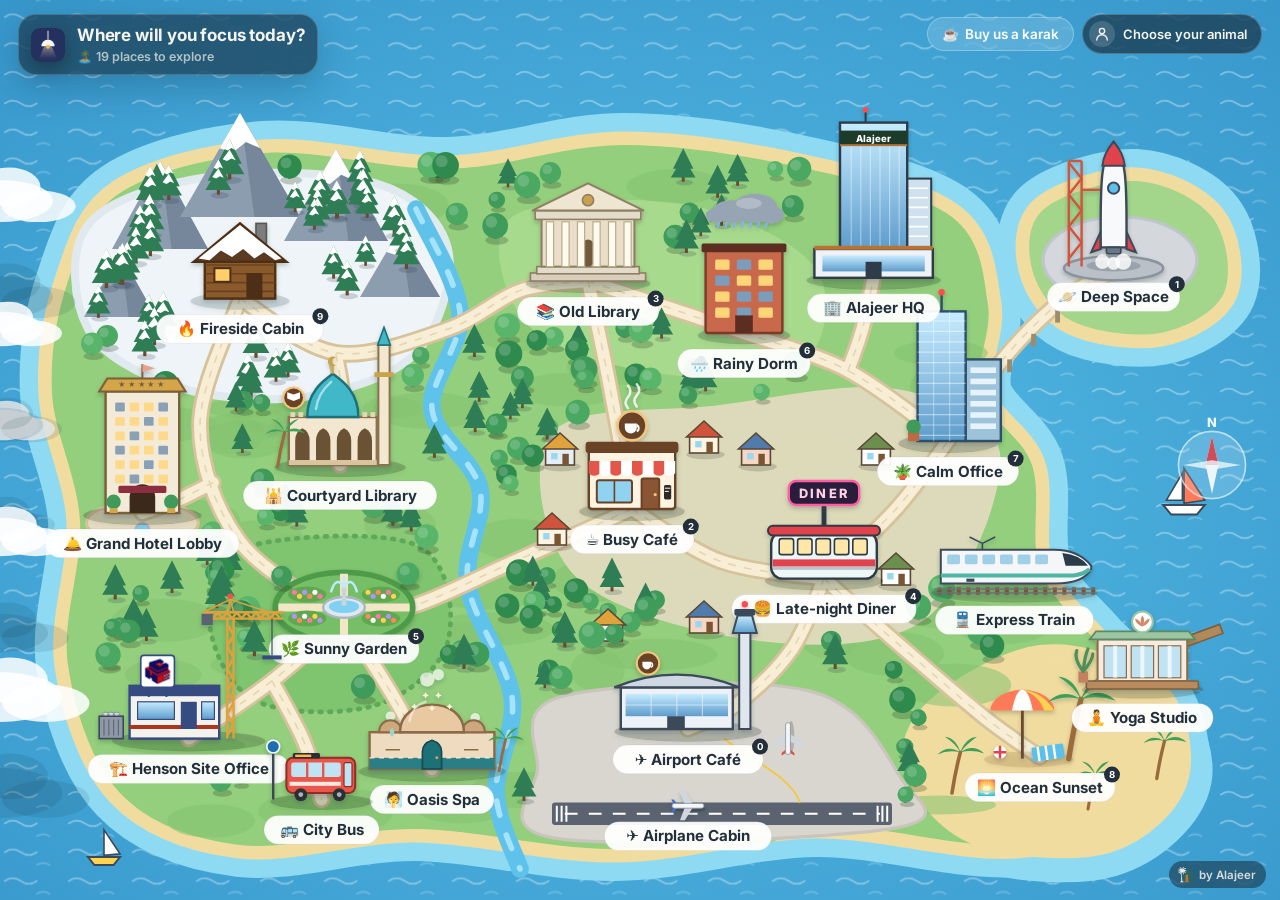
==== commit 66f3d1e1: "Switch on "Buy us a karak" with Alajeer's Ko-fi page Co-Authored-By: Claude Opus 5.5 <noreply@anthro" ====
--- a/index.html
+++ b/index.html
@@ -14,7 +14,7 @@
   <link rel="preconnect" href="https://fonts.gstatic.com" crossorigin>
   <link href="https://fonts.googleapis.com/css2?family=Inter:wght@200;300;400;500;600;700&family=Noto+Kufi+Arabic:wght@400&family=Libre+Baskerville:ital,wght@0,400;0,700;1,400&family=Cairo:wght@600&family=Pacifico&display=swap" rel="stylesheet">
   <!-- Bump ?v= on every release so browsers fetch the new files. -->
-  <link rel="stylesheet" href="css/styles.css?v=20261025i">
+  <link rel="stylesheet" href="css/styles.css?v=20261030a">
 </head>
 <body data-mode="focus">
   <canvas id="scene" aria-hidden="true"></canvas>
@@ -113,6 +113,7 @@
         <button class="btn" id="phaseAlertPrimary">Got it</button>
         <button class="btn ghost" id="phaseAlertSecondary" hidden>Not yet</button>
       </div>
+      <a class="phase-alert-karak" id="phaseAlertKarak" target="_blank" rel="noopener" hidden>☕ Enjoying FocusPal? Buy us a karak</a>
       <button class="phase-alert-breathe" id="phaseAlertBreathe" hidden><span aria-hidden="true">🫁</span> Breathe for 3 minutes</button>
       <button class="phase-alert-notify" id="phaseAlertNotify" hidden>🔔 Also notify me when FocusPal is in the background</button>
     </div>
@@ -215,6 +216,7 @@
       </div>
       <div class="map-actions">
         <span class="map-timer" id="mapTimer" hidden></span>
+        <a class="karak-chip" id="mapKarak" target="_blank" rel="noopener" hidden><span aria-hidden="true">☕</span> Buy us a karak</a>
         <button class="avatar-link" id="mapAvatarBtn"></button>
         <button class="btn ghost-light" id="mapResume" hidden>← Back</button>
       </div>
@@ -314,6 +316,11 @@
         <p class="dua-ar" lang="ar" dir="rtl">إن نفعك هذا التطبيق، فلا تنسَ والديّ من دعائك</p>
       </div>
 
+      <a class="karak-note" id="panelKarak" target="_blank" rel="noopener" hidden>
+        <span class="karak-cup" aria-hidden="true">☕</span>
+        <span><strong>Enjoying FocusPal?</strong><br>Buy us a karak to keep it free.</span>
+      </a>
+
       <div class="endorse">
         <img src="img/alajeer-symbol-dark.svg" alt="" width="20" height="21">
         <div>
@@ -392,15 +399,15 @@
 
   <div class="toast" id="toast" role="status" aria-live="polite"></div>
 
-  <script src="js/config.js?v=20261025i"></script>
-  <script src="js/audio.js?v=20261025i"></script>
-  <script src="js/sounds.js?v=20261025i"></script>
-  <script src="js/scenes.js?v=20261025i"></script>
-  <script src="js/environments.js?v=20261025i"></script>
-  <script src="js/avatar.js?v=20261025i"></script>
-  <script src="js/premium.js?v=20261025i"></script>
-  <script src="js/map.js?v=20261025i"></script>
-  <script src="js/breathe.js?v=20261025i"></script>
-  <script src="js/app.js?v=20261025i"></script>
+  <script src="js/config.js?v=20261030a"></script>
+  <script src="js/audio.js?v=20261030a"></script>
+  <script src="js/sounds.js?v=20261030a"></script>
+  <script src="js/scenes.js?v=20261030a"></script>
+  <script src="js/environments.js?v=20261030a"></script>
+  <script src="js/avatar.js?v=20261030a"></script>
+  <script src="js/premium.js?v=20261030a"></script>
+  <script src="js/map.js?v=20261030a"></script>
+  <script src="js/breathe.js?v=20261030a"></script>
+  <script src="js/app.js?v=20261030a"></script>
 </body>
 </html>
--- a/css/styles.css
+++ b/css/styles.css
@@ -644,6 +644,22 @@
 .dua-title { font-weight: 700; margin-bottom: 2px !important; }
 
 /* Product sign-off: Alajeer symbol + "by Alajeer", Arabic on its own line (brand book). */
+/* "Buy us a karak": a gentle Ko-fi link on the map, in the panel and now and then on a break. */
+.karak-chip {
+  display: inline-flex; align-items: center; gap: 6px; padding: 8px 14px; border-radius: 999px;
+  background: rgba(255,255,255,.14); color: #fff; text-decoration: none; font: 600 13.5px Inter, sans-serif;
+  border: 1px solid rgba(255,255,255,.28); backdrop-filter: blur(10px); -webkit-backdrop-filter: blur(10px);
+}
+.karak-chip:hover { background: rgba(255,255,255,.24); }
+.karak-note {
+  display: flex; align-items: center; gap: 12px; margin-top: 14px; padding: 12px 14px; border-radius: 14px;
+  background: color-mix(in srgb, var(--accent) 12%, transparent); border: 1px solid color-mix(in srgb, var(--accent) 40%, transparent);
+  color: var(--text); text-decoration: none; font-size: 13.5px; line-height: 1.45;
+}
+.karak-note:hover { background: color-mix(in srgb, var(--accent) 20%, transparent); }
+.karak-cup { font-size: 24px; }
+.phase-alert-karak { display: block; margin-top: 12px; color: var(--accent); font: 600 13.5px Inter, sans-serif; text-decoration: none; }
+.phase-alert-karak:hover { text-decoration: underline; }
 .endorse { display: flex; align-items: center; gap: 10px; margin-top: 22px; padding-top: 14px; border-top: 1px solid var(--line); color: var(--faint); font-size: 12.5px; }
 .endorse img { flex: 0 0 auto; }
 .endorse p { margin: 0; line-height: 1.5; }
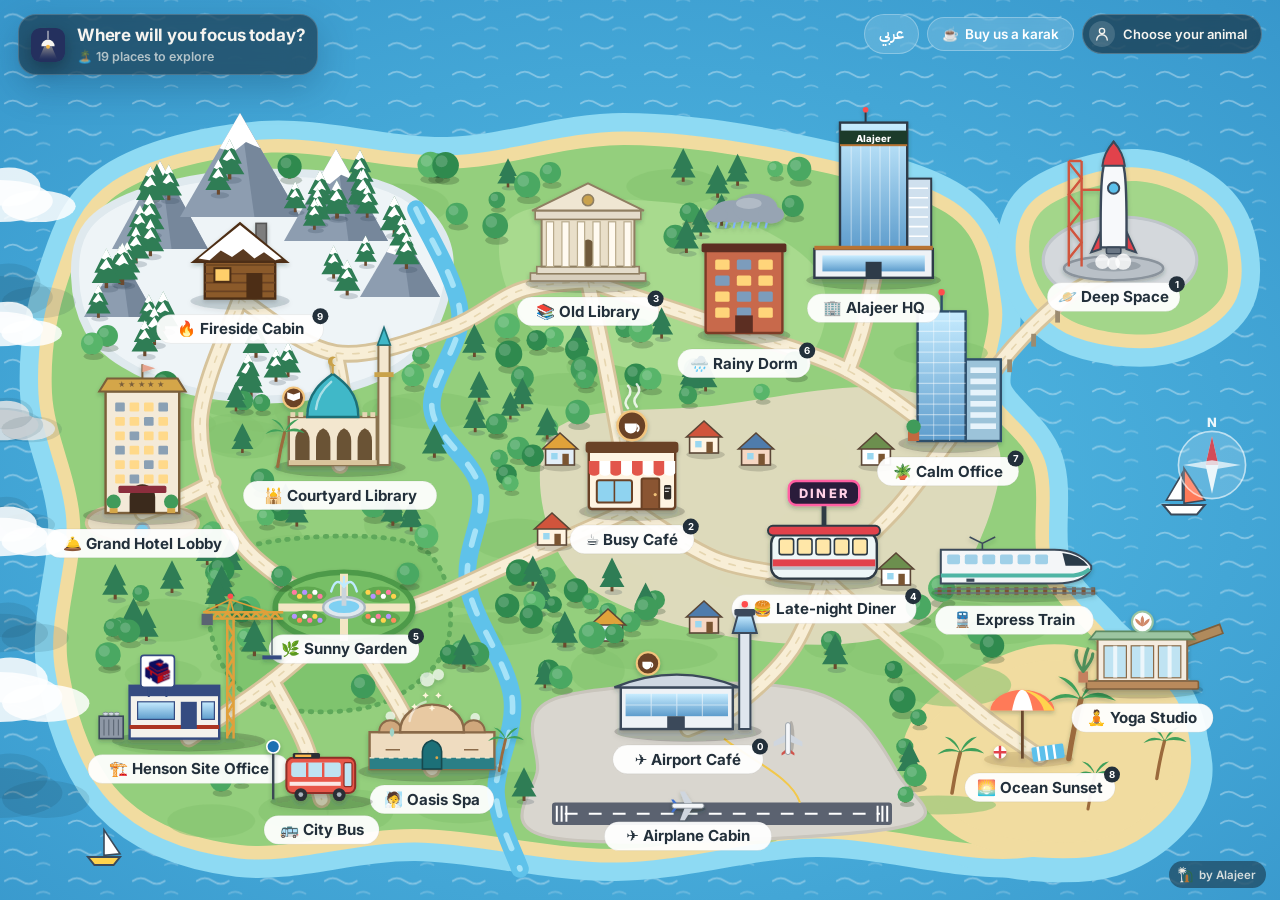
==== commit 74f770b7: "Add an Arabic interface FocusPal now runs fully in Arabic, right to left, with Arabic typefaces. Ara" ====
--- a/index.html
+++ b/index.html
@@ -12,12 +12,12 @@
   <link rel="manifest" href="manifest.webmanifest">
   <link rel="preconnect" href="https://fonts.googleapis.com">
   <link rel="preconnect" href="https://fonts.gstatic.com" crossorigin>
-  <link href="https://fonts.googleapis.com/css2?family=Inter:wght@200;300;400;500;600;700&family=Noto+Kufi+Arabic:wght@400&family=Libre+Baskerville:ital,wght@0,400;0,700;1,400&family=Cairo:wght@600&family=Pacifico&display=swap" rel="stylesheet">
+  <link href="https://fonts.googleapis.com/css2?family=Inter:wght@200;300;400;500;600;700&family=Noto+Kufi+Arabic:wght@400;600;700&family=IBM+Plex+Sans+Arabic:wght@400;500;600;700&family=Libre+Baskerville:ital,wght@0,400;0,700;1,400&family=Cairo:wght@600&family=Pacifico&display=swap" rel="stylesheet">
   <!-- Bump ?v= on every release so browsers fetch the new files. -->
-  <link rel="stylesheet" href="css/styles.css?v=20261030a">
+  <link rel="stylesheet" href="css/styles.css?v=20261030b">
 </head>
 <body data-mode="focus">
-  <canvas id="scene" aria-hidden="true"></canvas>
+  <canvas id="scene" dir="ltr" aria-hidden="true"></canvas>
   <div class="night" aria-hidden="true"></div>
   <div class="vignette" aria-hidden="true"></div>
 
@@ -216,6 +216,7 @@
       </div>
       <div class="map-actions">
         <span class="map-timer" id="mapTimer" hidden></span>
+        <button class="karak-chip lang-chip" id="mapLang"></button>
         <a class="karak-chip" id="mapKarak" target="_blank" rel="noopener" hidden><span aria-hidden="true">☕</span> Buy us a karak</a>
         <button class="avatar-link" id="mapAvatarBtn"></button>
         <button class="btn ghost-light" id="mapResume" hidden>← Back</button>
@@ -311,6 +312,12 @@
         <span><kbd>1–9</kbd> <kbd>0</kbd> travel to a place</span>
       </div>
 
+      <h3>Language</h3>
+      <div class="lang-switch" role="group" aria-label="Language">
+        <button data-lang="en" lang="en">English</button>
+        <button data-lang="ar" lang="ar">عربي</button>
+      </div>
+
       <div class="dua-note">
         <p>🤲 If FocusPal helps you focus, please remember my parents in your prayers.</p>
         <p class="dua-ar" lang="ar" dir="rtl">إن نفعك هذا التطبيق، فلا تنسَ والديّ من دعائك</p>
@@ -399,15 +406,16 @@
 
   <div class="toast" id="toast" role="status" aria-live="polite"></div>
 
-  <script src="js/config.js?v=20261030a"></script>
-  <script src="js/audio.js?v=20261030a"></script>
-  <script src="js/sounds.js?v=20261030a"></script>
-  <script src="js/scenes.js?v=20261030a"></script>
-  <script src="js/environments.js?v=20261030a"></script>
-  <script src="js/avatar.js?v=20261030a"></script>
-  <script src="js/premium.js?v=20261030a"></script>
-  <script src="js/map.js?v=20261030a"></script>
-  <script src="js/breathe.js?v=20261030a"></script>
-  <script src="js/app.js?v=20261030a"></script>
+  <script src="js/config.js?v=20261030b"></script>
+  <script src="js/i18n.js?v=20261030b"></script>
+  <script src="js/audio.js?v=20261030b"></script>
+  <script src="js/sounds.js?v=20261030b"></script>
+  <script src="js/scenes.js?v=20261030b"></script>
+  <script src="js/environments.js?v=20261030b"></script>
+  <script src="js/avatar.js?v=20261030b"></script>
+  <script src="js/premium.js?v=20261030b"></script>
+  <script src="js/map.js?v=20261030b"></script>
+  <script src="js/breathe.js?v=20261030b"></script>
+  <script src="js/app.js?v=20261030b"></script>
 </body>
 </html>
--- a/css/styles.css
+++ b/css/styles.css
@@ -352,9 +352,16 @@
 .breathe-actions { display: flex; gap: 10px; justify-content: center; margin-top: 14px; flex-wrap: wrap; }
 .breathe-actions .btn { min-width: 120px; margin: 0; }
 .breathe-done-icon { font-size: 48px; margin-bottom: 8px; }
+/* Small phones: four controls (sound, reset, start, skip) must fit inside the card. */
+@media (max-width: 480px) {
+  .focus-card { padding-left: 18px; padding-right: 18px; }
+  .controls { gap: 10px; }
+  .ctrl { width: 44px; height: 44px; }
+  .ctrl.primary { min-width: 118px; height: 54px; padding: 0 20px; }
+}
 @media (max-width: 480px) {
   .breathe-patterns { grid-template-columns: 1fr; }
-  .breathe-pattern { grid-template-columns: auto 1fr; text-align: left; align-items: baseline; gap: 10px; }
+  .breathe-pattern { grid-template-columns: auto 1fr; text-align: start; align-items: baseline; gap: 10px; }
 }
 
 /* Offered when a newer version of FocusPal has been published. */
@@ -644,6 +651,28 @@
 .dua-title { font-weight: 700; margin-bottom: 2px !important; }
 
 /* Product sign-off: Alajeer symbol + "by Alajeer", Arabic on its own line (brand book). */
+/* Language switch: a chip on the map and a pair of buttons in Settings. */
+.lang-switch { display: flex; gap: 8px; margin: 6px 0 4px; }
+.lang-switch button {
+  flex: 1; padding: 10px 12px; border-radius: 12px; cursor: pointer; color: var(--text);
+  border: 1px solid var(--line); background: rgba(255,255,255,.05); font: 600 14px Inter, sans-serif;
+}
+.lang-switch button[lang="ar"] { font-family: 'IBM Plex Sans Arabic', 'Noto Kufi Arabic', sans-serif; }
+.lang-switch button[aria-pressed="true"] { border-color: var(--accent); background: color-mix(in srgb, var(--accent) 18%, transparent); }
+.lang-chip[lang="ar"] { font-family: 'IBM Plex Sans Arabic', 'Noto Kufi Arabic', sans-serif; font-size: 14.5px; }
+
+/* ---------- Arabic interface (right to left) ---------- */
+/* Arabic letters join, so letter-spacing would break words apart. */
+html[lang="ar"] body, html[lang="ar"] body * {
+  font-family: 'IBM Plex Sans Arabic', 'Noto Kufi Arabic', Inter, system-ui, sans-serif !important;
+  letter-spacing: 0 !important;
+}
+html[lang="ar"] [lang="en"] { font-family: Inter, system-ui, sans-serif !important; }
+/* Sliders keep filling left to right, matching their volume fill. */
+html[lang="ar"] input[type="range"] { direction: ltr; }
+/* The prayer line is already shown in Arabic, so its separate Arabic copy is hidden. */
+html[lang="ar"] .dua-ar { display: none; }
+
 /* "Buy us a karak": a gentle Ko-fi link on the map, in the panel and now and then on a break. */
 .karak-chip {
   display: inline-flex; align-items: center; gap: 6px; padding: 8px 14px; border-radius: 999px;
